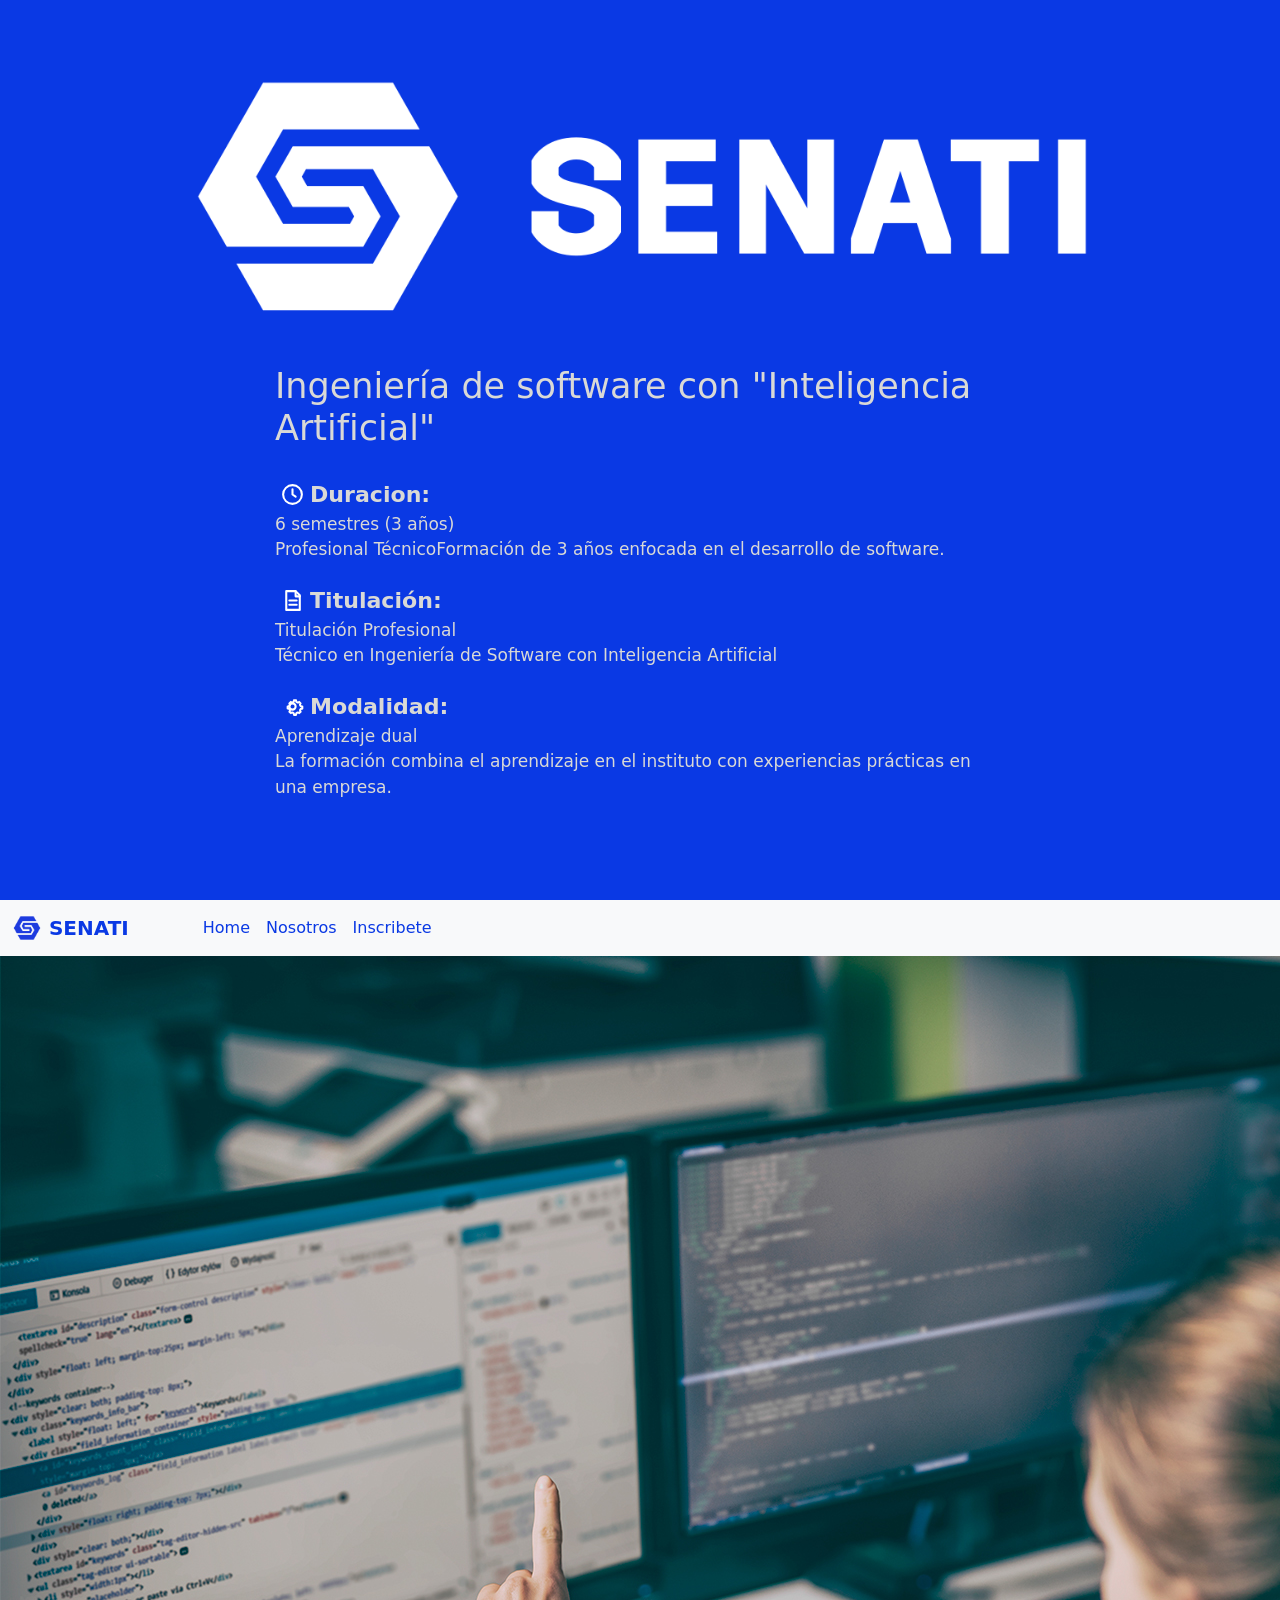
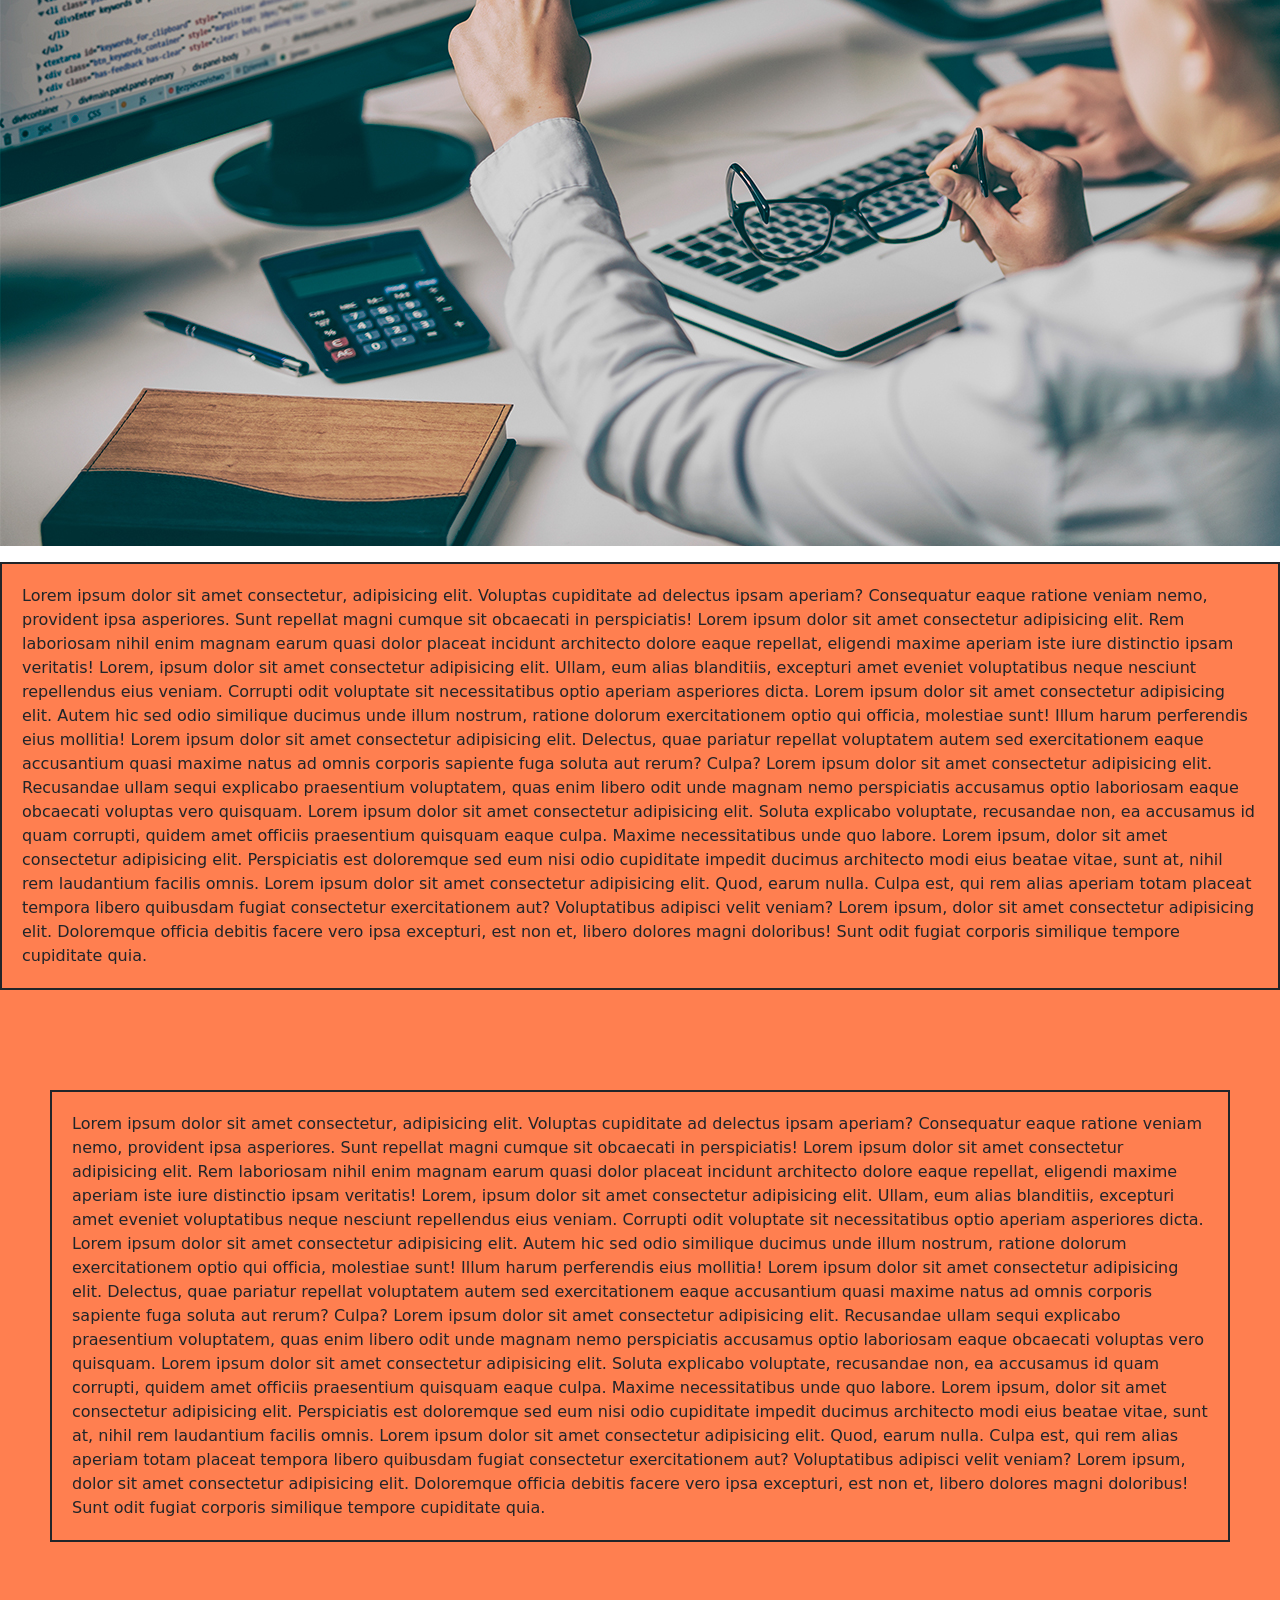
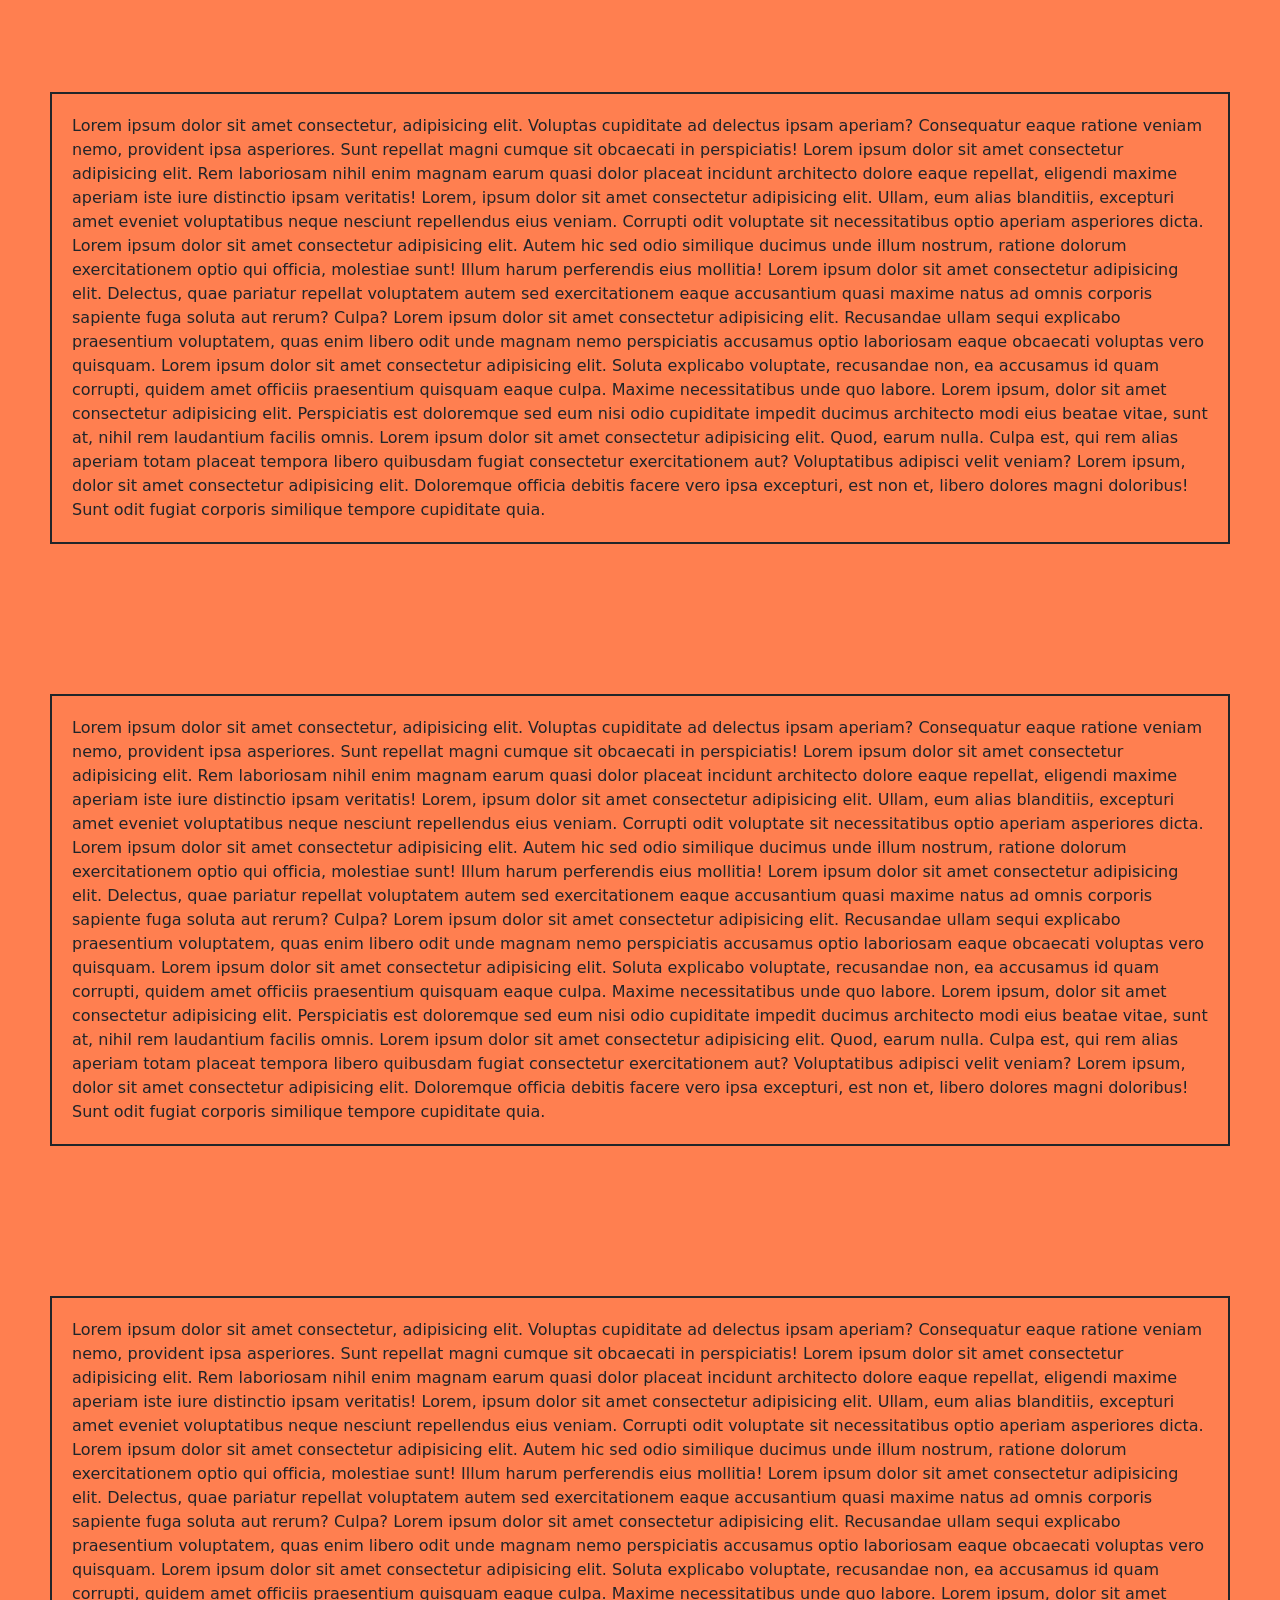
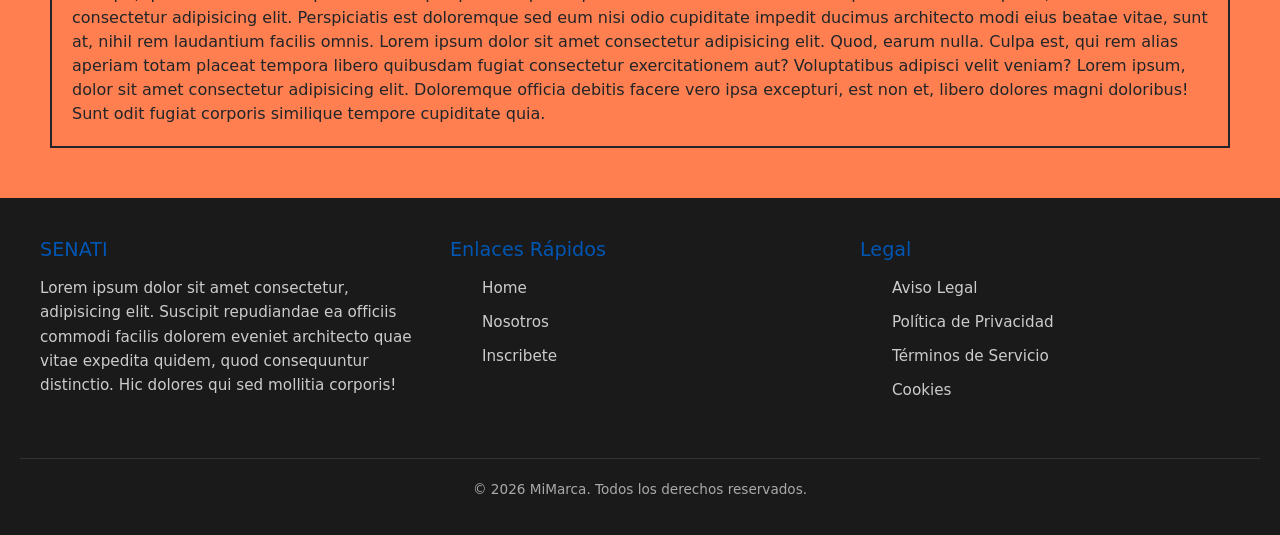
==== index.html @ 3636a33e "primer commint" ====
<!DOCTYPE html>
<html lang="es">

<head>
    <meta charset="UTF-8">
    <meta name="viewport" content="width=device-width, initial-scale=1.0">

    <link rel="stylesheet" href="css/style.css">

    <!-- LINK DE bootstrap -->
    <link href="https://cdn.jsdelivr.net/npm/bootstrap@5.3.8/dist/css/bootstrap.min.css" rel="stylesheet"
        integrity="sha384-sRIl4kxILFvY47J16cr9ZwB07vP4J8+LH7qKQnuqkuIAvNWLzeN8tE5YBujZqJLB" crossorigin="anonymous">
    <link rel="shortcut icon" href="img/icon.ico" type="image/vnd.microsoft.icon">
    <title>Senati - ing Software</title>
</head>

<body>
    <header class="box_header">
        <picture class="picture-header">
            <source class="img-cell-header" srcset="img/LOGO_cel.png" media="(max-width:500px)">
            <img class="img-header" src="/img/SENATI_logo_blanco.png" alt="logo senati">
        </picture>
        <div class="div-header">
            <h3 class="sub-header">
                Ingeniería de software con "Inteligencia Artificial"
            </h3>
            <div class="content-header">
                <div class="content-svg-span">
                    <img class="svg svg-reloj" src="/img/svg/reloj.svg" alt="reloj">
                    <span class="negrita">Duracion:</span>
                </div>
                6 semestres (3 años)<br>
                Profesional TécnicoFormación de 3 años enfocada en el desarrollo de software.
            </div>
            <div class="content-header">
                <div class="content-svg-span">
                    <img class="svg svg-titulo" src="img/svg/titulo.svg" alt="titulo">
                    <span class="negrita">Titulación:</span>
                </div>
                Titulación Profesional<br>
                Técnico en Ingeniería de Software con Inteligencia Artificial
            </div>
            <div class="content-header">
                <div class="content-svg-span">
                    <img class="svg svg-tuerca" src="img/svg/tuerca.svg" alt="tuerca">
                    <span class="negrita">Modalidad:</span>
                </div>
                Aprendizaje dual<br>
                La formación combina el aprendizaje en el instituto con experiencias prácticas en una empresa.
            </div>
        </div>
    </header>
    <!--Empezamos con el nav bar XD -->

    <nav class="navbar navbar-expand-lg bg-body-tertiary">
        <div class="container-fluid">
            <a class="navbar-brand" href="#">
                <img src="img/logo-azul.png" alt="Logo" width="30" height="24" class="d-inline-block align-text-top">
                SENATI
            </a>
            <button class="navbar-toggler" type="button" data-bs-toggle="collapse" data-bs-target="#navbarNavAltMarkup"
                aria-controls="navbarNavAltMarkup" aria-expanded="false" aria-label="Toggle navigation">
                <span class="navbar-toggler-icon"></span>
            </button>
            <div class="collapse navbar-collapse" id="navbarNavAltMarkup">
                <div class="navbar-nav">
                    <a class="nav-link active" aria-current="page" href="#">Home</a>
                    <a class="nav-link" href="#">Nosotros</a>
                    <a class="nav-link" >Inscribete</a>
                </div>
            </div>
        </div>
    </nav>
    <div class="box-main">
        <aside>
            <img src="/img/chicos_pc1800x1190.jpg" alt="jovenes en una pc">
            <p>
                
            </p>
        </aside>
        <main>

        </main>
    </div>
    <main class="box-main" style="background-color: coral; display: flex;gap: 50px; flex-direction: column;">
        <div style="border:2px solid;padding: 20px;">Lorem ipsum dolor sit amet consectetur, adipisicing elit. Voluptas
            cupiditate ad delectus ipsam aperiam? Consequatur eaque ratione veniam nemo, provident ipsa asperiores. Sunt
            repellat magni cumque sit obcaecati in perspiciatis! Lorem ipsum dolor sit amet consectetur adipisicing
            elit. Rem laboriosam nihil enim magnam earum quasi dolor placeat incidunt architecto dolore eaque repellat,
            eligendi maxime aperiam iste iure distinctio ipsam veritatis! Lorem, ipsum dolor sit amet consectetur
            adipisicing elit. Ullam, eum alias blanditiis, excepturi amet eveniet voluptatibus neque nesciunt
            repellendus eius veniam. Corrupti odit voluptate sit necessitatibus optio aperiam asperiores dicta. Lorem
            ipsum dolor sit amet consectetur adipisicing elit. Autem hic sed odio similique ducimus unde illum nostrum,
            ratione dolorum exercitationem optio qui officia, molestiae sunt! Illum harum perferendis eius mollitia!
            Lorem ipsum dolor sit amet consectetur adipisicing elit. Delectus, quae pariatur repellat voluptatem autem
            sed exercitationem eaque accusantium quasi maxime natus ad omnis corporis sapiente fuga soluta aut rerum?
            Culpa? Lorem ipsum dolor sit amet consectetur adipisicing elit. Recusandae ullam sequi explicabo praesentium
            voluptatem, quas enim libero odit unde magnam nemo perspiciatis accusamus optio laboriosam eaque obcaecati
            voluptas vero quisquam. Lorem ipsum dolor sit amet consectetur adipisicing elit. Soluta explicabo voluptate,
            recusandae non, ea accusamus id quam corrupti, quidem amet officiis praesentium quisquam eaque culpa. Maxime
            necessitatibus unde quo labore. Lorem ipsum, dolor sit amet consectetur adipisicing elit. Perspiciatis est
            doloremque sed eum nisi odio cupiditate impedit ducimus architecto modi eius beatae vitae, sunt at, nihil
            rem laudantium facilis omnis. Lorem ipsum dolor sit amet consectetur adipisicing elit. Quod, earum nulla.
            Culpa est, qui rem alias aperiam totam placeat tempora libero quibusdam fugiat consectetur exercitationem
            aut? Voluptatibus adipisci velit veniam? Lorem ipsum, dolor sit amet consectetur adipisicing elit.
            Doloremque officia debitis facere vero ipsa excepturi, est non et, libero dolores magni doloribus! Sunt odit
            fugiat corporis similique tempore cupiditate quia.</div>
        <div style="border:2px solid; margin: 50px;padding: 20px;">Lorem ipsum dolor sit amet consectetur, adipisicing
            elit. Voluptas cupiditate ad delectus ipsam aperiam? Consequatur eaque ratione veniam nemo, provident ipsa
            asperiores. Sunt repellat magni cumque sit obcaecati in perspiciatis! Lorem ipsum dolor sit amet consectetur
            adipisicing elit. Rem laboriosam nihil enim magnam earum quasi dolor placeat incidunt architecto dolore
            eaque repellat, eligendi maxime aperiam iste iure distinctio ipsam veritatis! Lorem, ipsum dolor sit amet
            consectetur adipisicing elit. Ullam, eum alias blanditiis, excepturi amet eveniet voluptatibus neque
            nesciunt repellendus eius veniam. Corrupti odit voluptate sit necessitatibus optio aperiam asperiores dicta.
            Lorem ipsum dolor sit amet consectetur adipisicing elit. Autem hic sed odio similique ducimus unde illum
            nostrum, ratione dolorum exercitationem optio qui officia, molestiae sunt! Illum harum perferendis eius
            mollitia! Lorem ipsum dolor sit amet consectetur adipisicing elit. Delectus, quae pariatur repellat
            voluptatem autem sed exercitationem eaque accusantium quasi maxime natus ad omnis corporis sapiente fuga
            soluta aut rerum? Culpa? Lorem ipsum dolor sit amet consectetur adipisicing elit. Recusandae ullam sequi
            explicabo praesentium voluptatem, quas enim libero odit unde magnam nemo perspiciatis accusamus optio
            laboriosam eaque obcaecati voluptas vero quisquam. Lorem ipsum dolor sit amet consectetur adipisicing elit.
            Soluta explicabo voluptate, recusandae non, ea accusamus id quam corrupti, quidem amet officiis praesentium
            quisquam eaque culpa. Maxime necessitatibus unde quo labore. Lorem ipsum, dolor sit amet consectetur
            adipisicing elit. Perspiciatis est doloremque sed eum nisi odio cupiditate impedit ducimus architecto modi
            eius beatae vitae, sunt at, nihil rem laudantium facilis omnis. Lorem ipsum dolor sit amet consectetur
            adipisicing elit. Quod, earum nulla. Culpa est, qui rem alias aperiam totam placeat tempora libero quibusdam
            fugiat consectetur exercitationem aut? Voluptatibus adipisci velit veniam? Lorem ipsum, dolor sit amet
            consectetur adipisicing elit. Doloremque officia debitis facere vero ipsa excepturi, est non et, libero
            dolores magni doloribus! Sunt odit fugiat corporis similique tempore cupiditate quia.</div>
        <div style="border:2px solid; margin: 50px;padding: 20px;">Lorem ipsum dolor sit amet consectetur, adipisicing
            elit. Voluptas cupiditate ad delectus ipsam aperiam? Consequatur eaque ratione veniam nemo, provident ipsa
            asperiores. Sunt repellat magni cumque sit obcaecati in perspiciatis! Lorem ipsum dolor sit amet consectetur
            adipisicing elit. Rem laboriosam nihil enim magnam earum quasi dolor placeat incidunt architecto dolore
            eaque repellat, eligendi maxime aperiam iste iure distinctio ipsam veritatis! Lorem, ipsum dolor sit amet
            consectetur adipisicing elit. Ullam, eum alias blanditiis, excepturi amet eveniet voluptatibus neque
            nesciunt repellendus eius veniam. Corrupti odit voluptate sit necessitatibus optio aperiam asperiores dicta.
            Lorem ipsum dolor sit amet consectetur adipisicing elit. Autem hic sed odio similique ducimus unde illum
            nostrum, ratione dolorum exercitationem optio qui officia, molestiae sunt! Illum harum perferendis eius
            mollitia! Lorem ipsum dolor sit amet consectetur adipisicing elit. Delectus, quae pariatur repellat
            voluptatem autem sed exercitationem eaque accusantium quasi maxime natus ad omnis corporis sapiente fuga
            soluta aut rerum? Culpa? Lorem ipsum dolor sit amet consectetur adipisicing elit. Recusandae ullam sequi
            explicabo praesentium voluptatem, quas enim libero odit unde magnam nemo perspiciatis accusamus optio
            laboriosam eaque obcaecati voluptas vero quisquam. Lorem ipsum dolor sit amet consectetur adipisicing elit.
            Soluta explicabo voluptate, recusandae non, ea accusamus id quam corrupti, quidem amet officiis praesentium
            quisquam eaque culpa. Maxime necessitatibus unde quo labore. Lorem ipsum, dolor sit amet consectetur
            adipisicing elit. Perspiciatis est doloremque sed eum nisi odio cupiditate impedit ducimus architecto modi
            eius beatae vitae, sunt at, nihil rem laudantium facilis omnis. Lorem ipsum dolor sit amet consectetur
            adipisicing elit. Quod, earum nulla. Culpa est, qui rem alias aperiam totam placeat tempora libero quibusdam
            fugiat consectetur exercitationem aut? Voluptatibus adipisci velit veniam? Lorem ipsum, dolor sit amet
            consectetur adipisicing elit. Doloremque officia debitis facere vero ipsa excepturi, est non et, libero
            dolores magni doloribus! Sunt odit fugiat corporis similique tempore cupiditate quia.</div>
        <div style="border:2px solid; margin: 50px;padding: 20px;">Lorem ipsum dolor sit amet consectetur, adipisicing
            elit. Voluptas cupiditate ad delectus ipsam aperiam? Consequatur eaque ratione veniam nemo, provident ipsa
            asperiores. Sunt repellat magni cumque sit obcaecati in perspiciatis! Lorem ipsum dolor sit amet consectetur
            adipisicing elit. Rem laboriosam nihil enim magnam earum quasi dolor placeat incidunt architecto dolore
            eaque repellat, eligendi maxime aperiam iste iure distinctio ipsam veritatis! Lorem, ipsum dolor sit amet
            consectetur adipisicing elit. Ullam, eum alias blanditiis, excepturi amet eveniet voluptatibus neque
            nesciunt repellendus eius veniam. Corrupti odit voluptate sit necessitatibus optio aperiam asperiores dicta.
            Lorem ipsum dolor sit amet consectetur adipisicing elit. Autem hic sed odio similique ducimus unde illum
            nostrum, ratione dolorum exercitationem optio qui officia, molestiae sunt! Illum harum perferendis eius
            mollitia! Lorem ipsum dolor sit amet consectetur adipisicing elit. Delectus, quae pariatur repellat
            voluptatem autem sed exercitationem eaque accusantium quasi maxime natus ad omnis corporis sapiente fuga
            soluta aut rerum? Culpa? Lorem ipsum dolor sit amet consectetur adipisicing elit. Recusandae ullam sequi
            explicabo praesentium voluptatem, quas enim libero odit unde magnam nemo perspiciatis accusamus optio
            laboriosam eaque obcaecati voluptas vero quisquam. Lorem ipsum dolor sit amet consectetur adipisicing elit.
            Soluta explicabo voluptate, recusandae non, ea accusamus id quam corrupti, quidem amet officiis praesentium
            quisquam eaque culpa. Maxime necessitatibus unde quo labore. Lorem ipsum, dolor sit amet consectetur
            adipisicing elit. Perspiciatis est doloremque sed eum nisi odio cupiditate impedit ducimus architecto modi
            eius beatae vitae, sunt at, nihil rem laudantium facilis omnis. Lorem ipsum dolor sit amet consectetur
            adipisicing elit. Quod, earum nulla. Culpa est, qui rem alias aperiam totam placeat tempora libero quibusdam
            fugiat consectetur exercitationem aut? Voluptatibus adipisci velit veniam? Lorem ipsum, dolor sit amet
            consectetur adipisicing elit. Doloremque officia debitis facere vero ipsa excepturi, est non et, libero
            dolores magni doloribus! Sunt odit fugiat corporis similique tempore cupiditate quia.</div>
        <div style="border:2px solid; margin: 50px;padding: 20px;">Lorem ipsum dolor sit amet consectetur, adipisicing
            elit. Voluptas cupiditate ad delectus ipsam aperiam? Consequatur eaque ratione veniam nemo, provident ipsa
            asperiores. Sunt repellat magni cumque sit obcaecati in perspiciatis! Lorem ipsum dolor sit amet consectetur
            adipisicing elit. Rem laboriosam nihil enim magnam earum quasi dolor placeat incidunt architecto dolore
            eaque repellat, eligendi maxime aperiam iste iure distinctio ipsam veritatis! Lorem, ipsum dolor sit amet
            consectetur adipisicing elit. Ullam, eum alias blanditiis, excepturi amet eveniet voluptatibus neque
            nesciunt repellendus eius veniam. Corrupti odit voluptate sit necessitatibus optio aperiam asperiores dicta.
            Lorem ipsum dolor sit amet consectetur adipisicing elit. Autem hic sed odio similique ducimus unde illum
            nostrum, ratione dolorum exercitationem optio qui officia, molestiae sunt! Illum harum perferendis eius
            mollitia! Lorem ipsum dolor sit amet consectetur adipisicing elit. Delectus, quae pariatur repellat
            voluptatem autem sed exercitationem eaque accusantium quasi maxime natus ad omnis corporis sapiente fuga
            soluta aut rerum? Culpa? Lorem ipsum dolor sit amet consectetur adipisicing elit. Recusandae ullam sequi
            explicabo praesentium voluptatem, quas enim libero odit unde magnam nemo perspiciatis accusamus optio
            laboriosam eaque obcaecati voluptas vero quisquam. Lorem ipsum dolor sit amet consectetur adipisicing elit.
            Soluta explicabo voluptate, recusandae non, ea accusamus id quam corrupti, quidem amet officiis praesentium
            quisquam eaque culpa. Maxime necessitatibus unde quo labore. Lorem ipsum, dolor sit amet consectetur
            adipisicing elit. Perspiciatis est doloremque sed eum nisi odio cupiditate impedit ducimus architecto modi
            eius beatae vitae, sunt at, nihil rem laudantium facilis omnis. Lorem ipsum dolor sit amet consectetur
            adipisicing elit. Quod, earum nulla. Culpa est, qui rem alias aperiam totam placeat tempora libero quibusdam
            fugiat consectetur exercitationem aut? Voluptatibus adipisci velit veniam? Lorem ipsum, dolor sit amet
            consectetur adipisicing elit. Doloremque officia debitis facere vero ipsa excepturi, est non et, libero
            dolores magni doloribus! Sunt odit fugiat corporis similique tempore cupiditate quia.</div>

    </main>
    <footer class="footer">
        <div class="footer-container">
            <div class="footer-column">
                <h3>SENATI</h3>
                <p>Lorem ipsum dolor sit amet consectetur, adipisicing elit. Suscipit repudiandae ea officiis commodi
                    facilis dolorem eveniet architecto quae vitae expedita quidem, quod consequuntur distinctio. Hic
                    dolores qui sed mollitia corporis!</p>
            </div>
            <div class="footer-column">
                <h3>Enlaces Rápidos</h3>
                <ul>
                    <li><a href="#">Home</a></li>
                    <li><a href="#">Nosotros</a></li>
                    <li><a href="#">Inscribete</a></li>
                </ul>
            </div>
            <div class="footer-column">
                <h3>Legal</h3>
                <ul>
                    <li><a href="#">Aviso Legal</a></li>
                    <li><a href="#">Política de Privacidad</a></li>
                    <li><a href="#">Términos de Servicio</a></li>
                    <li><a href="#">Cookies</a></li>
                </ul>
            </div>

        </div>
        <div class="footer-bottom">
            <p>&copy; 2026 MiMarca. Todos los derechos reservados.</p>
        </div>
    </footer>
    <script src="https://cdn.jsdelivr.net/npm/bootstrap@5.3.8/dist/js/bootstrap.bundle.min.js"
        integrity="sha384-FKyoEForCGlyvwx9Hj09JcYn3nv7wiPVlz7YYwJrWVcXK/BmnVDxM+D2scQbITxI" crossorigin="anonymous">
        </script>
</body>

</html>
---- css/style.css ----
:root {
    font-family: 'Courier New', Courier, monospace;
    /*variables para los colores XDDDDD*/
    --color-azul: #0A39E4;
    --color-celes: #75EBFF;
    --color-negro: #000;
    --color-blanco: #D9D9D6;
}

* {
    margin: 0;
    padding: 0;
}

.box_header {
    width: 100%;
    height: 100vh;
    background-color: var(--color-azul);
    color: var(--color-blanco);
    display: flex;
    flex-direction: column;
    justify-content: center;
    align-items: center;
    gap: 30px;
}

.picture-header {
    width: 70%;
}

.img-header {
    width: 100%;
}

.div-header {
    padding: 20px;
    min-width: 350px;
    max-width: 770px;
    display: flex;
    flex-direction: column;
    gap: 20px;
}

.sub-header {
    font-size: 35px;
}

.content-header {
    font-size: 17px;
}

.content-svg-span {
    display: flex;
    align-items: center;
}

.svg {
    width: 25px;
    margin: 5px;
}

.negrita {
    font-weight: bolder;
    font-size: 1.380rem;
}

.bg-body-tertiary {
    background-color: var(--color-negro) !important;
}

.navbar {
    position: sticky !important;
    top: 0;
}

.container-fluid {
    display: flex !important;
    align-items: center;
    justify-content: center !important;
    gap: 50px !important;
}

.navbar-brand {
    font-weight: bolder;
    color: var(--color-azul) !important;
}

.navbar-brand>img {
    object-fit: cover;
    object-position: center;

}

.nav-link {
    color: var(--color-azul) !important;
}

.footer {
    background-color: #1a1a1a;
    color: #ffffff;
    padding: 40px 20px 20px;
}

.footer-container {
    max-width: 1200px;
    margin: 0 auto;
    display: flex;
    flex-wrap: wrap;
    justify-content: space-between;
    gap: 30px;
}

.footer-column {
    flex: 1;
    min-width: 250px;
}

.footer-column h3 {
    font-size: 1.2rem;
    margin-bottom: 15px;
    color: #0056B3;
}

.footer-column p {
    font-size: 0.95rem;
    line-height: 1.6;
    color: #ccc;
}

.footer-column ul {
    list-style: none;
}

.footer-column ul li {
    margin-bottom: 10px;
}

.footer-column ul li a {
    color: #ccc;
    text-decoration: none;
    font-size: 0.95rem;
    transition: color 0.3s ease;
}

.footer-column ul li a:hover {
    color: #0056B3;
}

.footer-bottom {
    text-align: center;
    margin-top: 40px;
    padding-top: 20px;
    border-top: 1px solid #333;
    font-size: 0.85rem;
    color: #aaa;
}


@media screen and (max-width:800px) {
    .div-header {
        font-size: 1.0375rem;
    }

    .sub-header {
        font-size: 28px;
    }

    .content-header {
        font-size: 14px;
    }
}

@media screen and (max-width:500px) {
    .div-header {
        font-size: 17px;
        margin: 10px;
    }

    .sub-header {
        font-size: 24px;
    }

    .content-header {
        font-size: 14px;
    }

    .img-header {
        height: 365px;
        object-fit: cover;
        object-position: center;
    }

    .footer-container {
        flex-direction: column;
        text-align: center;
    }
}
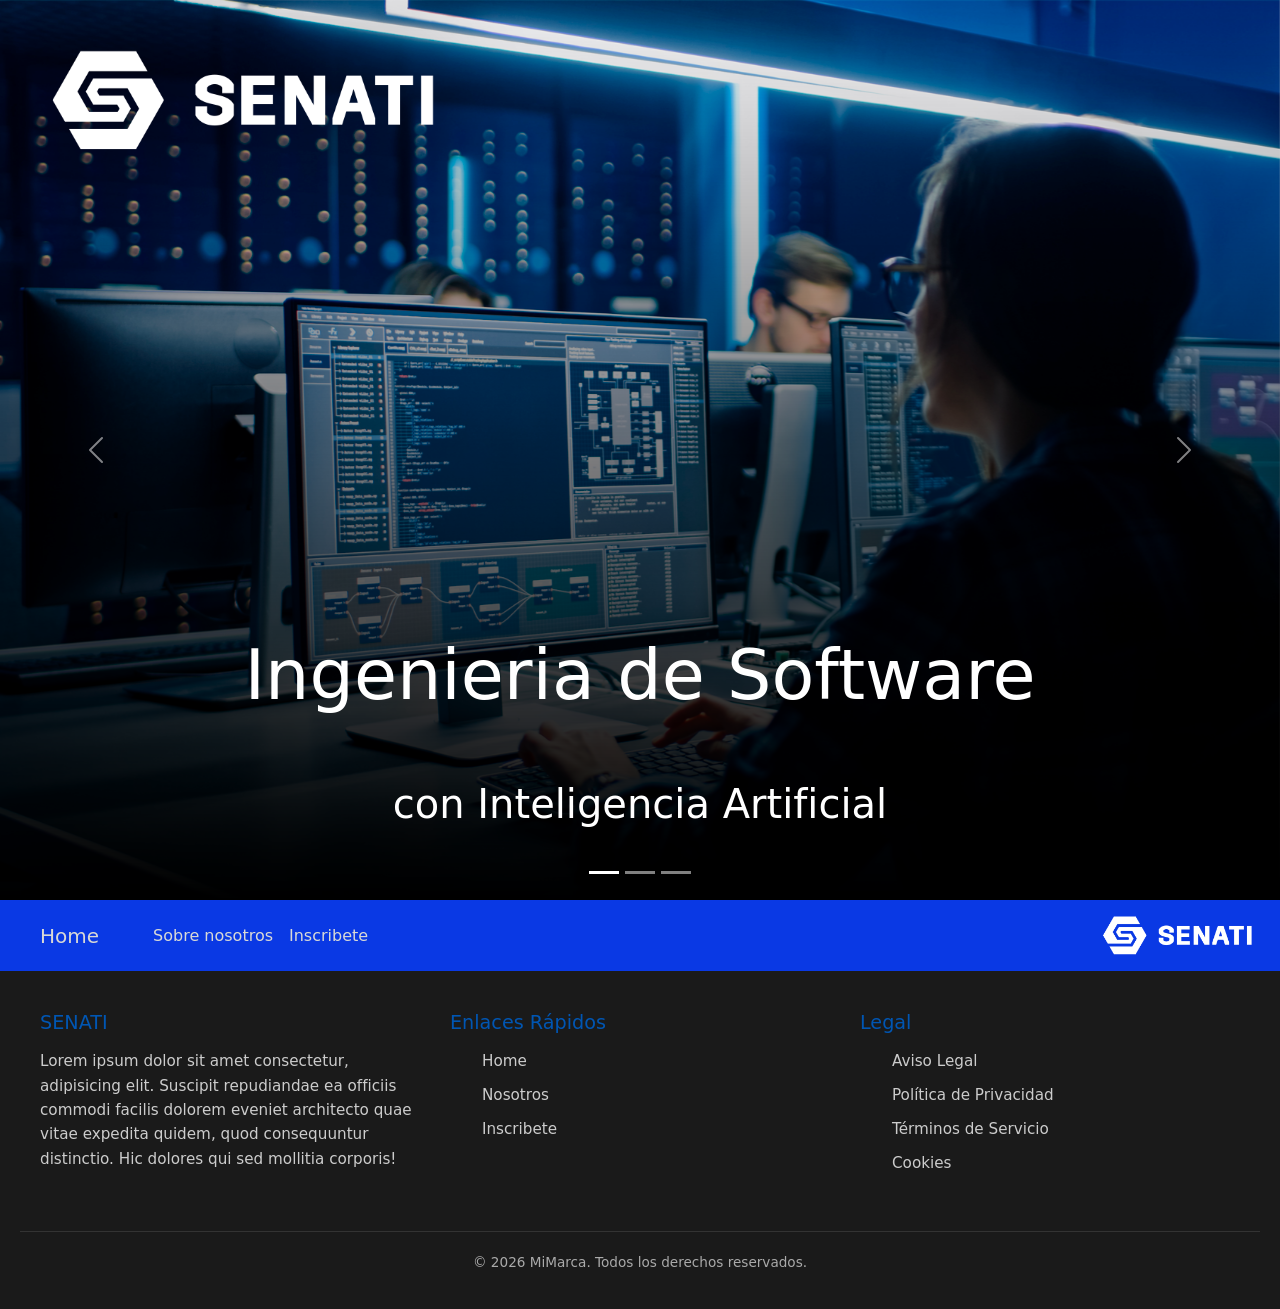
==== commit ed909171: "2 commint" ====
--- a/index.html
+++ b/index.html
@@ -15,185 +15,91 @@
 </head>
 
 <body>
-    <header class="box_header">
-        <picture class="picture-header">
-            <source class="img-cell-header" srcset="img/LOGO_cel.png" media="(max-width:500px)">
-            <img class="img-header" src="/img/SENATI_logo_blanco.png" alt="logo senati">
-        </picture>
-        <div class="div-header">
-            <h3 class="sub-header">
-                Ingeniería de software con "Inteligencia Artificial"
-            </h3>
-            <div class="content-header">
-                <div class="content-svg-span">
-                    <img class="svg svg-reloj" src="/img/svg/reloj.svg" alt="reloj">
-                    <span class="negrita">Duracion:</span>
+    <header class="header" id="head11">
+        <div id="carouselExampleCaptions" class="carousel slide">
+            <div class="carousel-indicators">
+                <button type="button" data-bs-target="#carouselExampleCaptions" data-bs-slide-to="0" class="active"
+                    aria-current="true" aria-label="Slide 1"></button>
+                <button type="button" data-bs-target="#carouselExampleCaptions" data-bs-slide-to="1"
+                    aria-label="Slide 2"></button>
+                <button type="button" data-bs-target="#carouselExampleCaptions" data-bs-slide-to="2"
+                    aria-label="Slide 3"></button>
+            </div>
+            <div class="carousel-inner">
+                <picture>
+                    <source class="logo-header" srcset="/img/LOGO_cel.png" media="(max-width:750px)"
+                        style="width: 20%; position: absolute; left: 0; top: 0; z-index: 10;">
+                    <img class="logo-header" src="/img/SENATI_logo_blanco.png" alt="logo senati"
+                        style="width: 30%; position: absolute; left: 0; top: 0; z-index: 10;">
+                </picture>
+                <div class="carousel-item active">
+                    <img src="/img/chica_pc_1800x1190.png" class="d-block w-100 img-csrousel-header" alt="chica pc">
+                    <div class="carousel-caption">
+                        <h5>Ingenieria de Software</h5>
+                        <br>
+                        <p>con Inteligencia Artificial</p>
+                    </div>
                 </div>
-                6 semestres (3 años)<br>
-                Profesional TécnicoFormación de 3 años enfocada en el desarrollo de software.
+                <div class="carousel-item">
+                    <img src="/img/chicos_pc1800x1190.jpg" class="d-block w-100 img-csrousel-header" alt="chicos pc">
+                    <div class="carousel-caption">
+                        <h5>Termina tu carrera en 3 años.</h5>
+                        <br>
+                        <p>6 semestres(3 años) - Profesional Técnico</p>
+                    </div>
+                </div>
+                <div class="carousel-item">
+                    <img src="/img/tony_senati_1800x1190.jpg" class="d-block w-100 img-csrousel-header" alt="tony pc">
+                    <div class="carousel-caption">
+                        <h5>Aprendizaje dua.l</h5>
+                        <br>
+                        <p>Posibilidad de aprender en una empresa y el instituto.</p>
+                    </div>
+                </div>
             </div>
-            <div class="content-header">
-                <div class="content-svg-span">
-                    <img class="svg svg-titulo" src="img/svg/titulo.svg" alt="titulo">
-                    <span class="negrita">Titulación:</span>
-                </div>
-                Titulación Profesional<br>
-                Técnico en Ingeniería de Software con Inteligencia Artificial
-            </div>
-            <div class="content-header">
-                <div class="content-svg-span">
-                    <img class="svg svg-tuerca" src="img/svg/tuerca.svg" alt="tuerca">
-                    <span class="negrita">Modalidad:</span>
-                </div>
-                Aprendizaje dual<br>
-                La formación combina el aprendizaje en el instituto con experiencias prácticas en una empresa.
-            </div>
+            <button class="carousel-control-prev" type="button" data-bs-target="#carouselExampleCaptions"
+                data-bs-slide="prev">
+                <span class="carousel-control-prev-icon" aria-hidden="true"></span>
+                <span class="visually-hidden">Previous</span>
+            </button>
+            <button class="carousel-control-next" type="button" data-bs-target="#carouselExampleCaptions"
+                data-bs-slide="next">
+                <span class="carousel-control-next-icon" aria-hidden="true"></span>
+                <span class="visually-hidden">Next</span>
+            </button>
         </div>
     </header>
-    <!--Empezamos con el nav bar XD -->
-
-    <nav class="navbar navbar-expand-lg bg-body-tertiary">
+    <nav class="navbar navbar-expand-lg">
         <div class="container-fluid">
-            <a class="navbar-brand" href="#">
-                <img src="img/logo-azul.png" alt="Logo" width="30" height="24" class="d-inline-block align-text-top">
-                SENATI
-            </a>
-            <button class="navbar-toggler" type="button" data-bs-toggle="collapse" data-bs-target="#navbarNavAltMarkup"
-                aria-controls="navbarNavAltMarkup" aria-expanded="false" aria-label="Toggle navigation">
-                <span class="navbar-toggler-icon"></span>
+            <a class="navbar-brand" href="#head11">Home</a>
+            <button class="navbar-toggler" type="button" data-bs-toggle="collapse" data-bs-target="#navbarText"
+                aria-controls="navbarText" aria-expanded="false" aria-label="Toggle navigation" style="border-color:  white;">
+                <span class="navbar-toggler-icon" style="color: white;"></span>
             </button>
-            <div class="collapse navbar-collapse" id="navbarNavAltMarkup">
-                <div class="navbar-nav">
-                    <a class="nav-link active" aria-current="page" href="#">Home</a>
-                    <a class="nav-link" href="#">Nosotros</a>
-                    <a class="nav-link" >Inscribete</a>
-                </div>
+            <div class="collapse navbar-collapse" id="navbarText">
+                <ul class="navbar-nav me-auto mb-2 mb-lg-0">
+                    <li class="nav-item">
+                        <a class="nav-link" href="#m11">Sobre nosotros</a>
+                    </li>
+                    <li class="nav-item">
+                        <a class="nav-link" href="#">Inscribete</a>
+                    </li>
+                </ul>
+                <span class="navbar-text d-none d-md-block">
+                    <a class="navbar-brand logo-head" href="#head11">
+                        <img src="/img/SENATI_logo_blanco.png" alt="Bootstrap" width="150">
+                    </a>
+                </span>
             </div>
         </div>
     </nav>
-    <div class="box-main">
-        <aside>
-            <img src="/img/chicos_pc1800x1190.jpg" alt="jovenes en una pc">
-            <p>
-                
-            </p>
+    <main class="main" id="m11">
+        <aside class="aside">
+
         </aside>
-        <main>
+        <div class="box">
 
-        </main>
-    </div>
-    <main class="box-main" style="background-color: coral; display: flex;gap: 50px; flex-direction: column;">
-        <div style="border:2px solid;padding: 20px;">Lorem ipsum dolor sit amet consectetur, adipisicing elit. Voluptas
-            cupiditate ad delectus ipsam aperiam? Consequatur eaque ratione veniam nemo, provident ipsa asperiores. Sunt
-            repellat magni cumque sit obcaecati in perspiciatis! Lorem ipsum dolor sit amet consectetur adipisicing
-            elit. Rem laboriosam nihil enim magnam earum quasi dolor placeat incidunt architecto dolore eaque repellat,
-            eligendi maxime aperiam iste iure distinctio ipsam veritatis! Lorem, ipsum dolor sit amet consectetur
-            adipisicing elit. Ullam, eum alias blanditiis, excepturi amet eveniet voluptatibus neque nesciunt
-            repellendus eius veniam. Corrupti odit voluptate sit necessitatibus optio aperiam asperiores dicta. Lorem
-            ipsum dolor sit amet consectetur adipisicing elit. Autem hic sed odio similique ducimus unde illum nostrum,
-            ratione dolorum exercitationem optio qui officia, molestiae sunt! Illum harum perferendis eius mollitia!
-            Lorem ipsum dolor sit amet consectetur adipisicing elit. Delectus, quae pariatur repellat voluptatem autem
-            sed exercitationem eaque accusantium quasi maxime natus ad omnis corporis sapiente fuga soluta aut rerum?
-            Culpa? Lorem ipsum dolor sit amet consectetur adipisicing elit. Recusandae ullam sequi explicabo praesentium
-            voluptatem, quas enim libero odit unde magnam nemo perspiciatis accusamus optio laboriosam eaque obcaecati
-            voluptas vero quisquam. Lorem ipsum dolor sit amet consectetur adipisicing elit. Soluta explicabo voluptate,
-            recusandae non, ea accusamus id quam corrupti, quidem amet officiis praesentium quisquam eaque culpa. Maxime
-            necessitatibus unde quo labore. Lorem ipsum, dolor sit amet consectetur adipisicing elit. Perspiciatis est
-            doloremque sed eum nisi odio cupiditate impedit ducimus architecto modi eius beatae vitae, sunt at, nihil
-            rem laudantium facilis omnis. Lorem ipsum dolor sit amet consectetur adipisicing elit. Quod, earum nulla.
-            Culpa est, qui rem alias aperiam totam placeat tempora libero quibusdam fugiat consectetur exercitationem
-            aut? Voluptatibus adipisci velit veniam? Lorem ipsum, dolor sit amet consectetur adipisicing elit.
-            Doloremque officia debitis facere vero ipsa excepturi, est non et, libero dolores magni doloribus! Sunt odit
-            fugiat corporis similique tempore cupiditate quia.</div>
-        <div style="border:2px solid; margin: 50px;padding: 20px;">Lorem ipsum dolor sit amet consectetur, adipisicing
-            elit. Voluptas cupiditate ad delectus ipsam aperiam? Consequatur eaque ratione veniam nemo, provident ipsa
-            asperiores. Sunt repellat magni cumque sit obcaecati in perspiciatis! Lorem ipsum dolor sit amet consectetur
-            adipisicing elit. Rem laboriosam nihil enim magnam earum quasi dolor placeat incidunt architecto dolore
-            eaque repellat, eligendi maxime aperiam iste iure distinctio ipsam veritatis! Lorem, ipsum dolor sit amet
-            consectetur adipisicing elit. Ullam, eum alias blanditiis, excepturi amet eveniet voluptatibus neque
-            nesciunt repellendus eius veniam. Corrupti odit voluptate sit necessitatibus optio aperiam asperiores dicta.
-            Lorem ipsum dolor sit amet consectetur adipisicing elit. Autem hic sed odio similique ducimus unde illum
-            nostrum, ratione dolorum exercitationem optio qui officia, molestiae sunt! Illum harum perferendis eius
-            mollitia! Lorem ipsum dolor sit amet consectetur adipisicing elit. Delectus, quae pariatur repellat
-            voluptatem autem sed exercitationem eaque accusantium quasi maxime natus ad omnis corporis sapiente fuga
-            soluta aut rerum? Culpa? Lorem ipsum dolor sit amet consectetur adipisicing elit. Recusandae ullam sequi
-            explicabo praesentium voluptatem, quas enim libero odit unde magnam nemo perspiciatis accusamus optio
-            laboriosam eaque obcaecati voluptas vero quisquam. Lorem ipsum dolor sit amet consectetur adipisicing elit.
-            Soluta explicabo voluptate, recusandae non, ea accusamus id quam corrupti, quidem amet officiis praesentium
-            quisquam eaque culpa. Maxime necessitatibus unde quo labore. Lorem ipsum, dolor sit amet consectetur
-            adipisicing elit. Perspiciatis est doloremque sed eum nisi odio cupiditate impedit ducimus architecto modi
-            eius beatae vitae, sunt at, nihil rem laudantium facilis omnis. Lorem ipsum dolor sit amet consectetur
-            adipisicing elit. Quod, earum nulla. Culpa est, qui rem alias aperiam totam placeat tempora libero quibusdam
-            fugiat consectetur exercitationem aut? Voluptatibus adipisci velit veniam? Lorem ipsum, dolor sit amet
-            consectetur adipisicing elit. Doloremque officia debitis facere vero ipsa excepturi, est non et, libero
-            dolores magni doloribus! Sunt odit fugiat corporis similique tempore cupiditate quia.</div>
-        <div style="border:2px solid; margin: 50px;padding: 20px;">Lorem ipsum dolor sit amet consectetur, adipisicing
-            elit. Voluptas cupiditate ad delectus ipsam aperiam? Consequatur eaque ratione veniam nemo, provident ipsa
-            asperiores. Sunt repellat magni cumque sit obcaecati in perspiciatis! Lorem ipsum dolor sit amet consectetur
-            adipisicing elit. Rem laboriosam nihil enim magnam earum quasi dolor placeat incidunt architecto dolore
-            eaque repellat, eligendi maxime aperiam iste iure distinctio ipsam veritatis! Lorem, ipsum dolor sit amet
-            consectetur adipisicing elit. Ullam, eum alias blanditiis, excepturi amet eveniet voluptatibus neque
-            nesciunt repellendus eius veniam. Corrupti odit voluptate sit necessitatibus optio aperiam asperiores dicta.
-            Lorem ipsum dolor sit amet consectetur adipisicing elit. Autem hic sed odio similique ducimus unde illum
-            nostrum, ratione dolorum exercitationem optio qui officia, molestiae sunt! Illum harum perferendis eius
-            mollitia! Lorem ipsum dolor sit amet consectetur adipisicing elit. Delectus, quae pariatur repellat
-            voluptatem autem sed exercitationem eaque accusantium quasi maxime natus ad omnis corporis sapiente fuga
-            soluta aut rerum? Culpa? Lorem ipsum dolor sit amet consectetur adipisicing elit. Recusandae ullam sequi
-            explicabo praesentium voluptatem, quas enim libero odit unde magnam nemo perspiciatis accusamus optio
-            laboriosam eaque obcaecati voluptas vero quisquam. Lorem ipsum dolor sit amet consectetur adipisicing elit.
-            Soluta explicabo voluptate, recusandae non, ea accusamus id quam corrupti, quidem amet officiis praesentium
-            quisquam eaque culpa. Maxime necessitatibus unde quo labore. Lorem ipsum, dolor sit amet consectetur
-            adipisicing elit. Perspiciatis est doloremque sed eum nisi odio cupiditate impedit ducimus architecto modi
-            eius beatae vitae, sunt at, nihil rem laudantium facilis omnis. Lorem ipsum dolor sit amet consectetur
-            adipisicing elit. Quod, earum nulla. Culpa est, qui rem alias aperiam totam placeat tempora libero quibusdam
-            fugiat consectetur exercitationem aut? Voluptatibus adipisci velit veniam? Lorem ipsum, dolor sit amet
-            consectetur adipisicing elit. Doloremque officia debitis facere vero ipsa excepturi, est non et, libero
-            dolores magni doloribus! Sunt odit fugiat corporis similique tempore cupiditate quia.</div>
-        <div style="border:2px solid; margin: 50px;padding: 20px;">Lorem ipsum dolor sit amet consectetur, adipisicing
-            elit. Voluptas cupiditate ad delectus ipsam aperiam? Consequatur eaque ratione veniam nemo, provident ipsa
-            asperiores. Sunt repellat magni cumque sit obcaecati in perspiciatis! Lorem ipsum dolor sit amet consectetur
-            adipisicing elit. Rem laboriosam nihil enim magnam earum quasi dolor placeat incidunt architecto dolore
-            eaque repellat, eligendi maxime aperiam iste iure distinctio ipsam veritatis! Lorem, ipsum dolor sit amet
-            consectetur adipisicing elit. Ullam, eum alias blanditiis, excepturi amet eveniet voluptatibus neque
-            nesciunt repellendus eius veniam. Corrupti odit voluptate sit necessitatibus optio aperiam asperiores dicta.
-            Lorem ipsum dolor sit amet consectetur adipisicing elit. Autem hic sed odio similique ducimus unde illum
-            nostrum, ratione dolorum exercitationem optio qui officia, molestiae sunt! Illum harum perferendis eius
-            mollitia! Lorem ipsum dolor sit amet consectetur adipisicing elit. Delectus, quae pariatur repellat
-            voluptatem autem sed exercitationem eaque accusantium quasi maxime natus ad omnis corporis sapiente fuga
-            soluta aut rerum? Culpa? Lorem ipsum dolor sit amet consectetur adipisicing elit. Recusandae ullam sequi
-            explicabo praesentium voluptatem, quas enim libero odit unde magnam nemo perspiciatis accusamus optio
-            laboriosam eaque obcaecati voluptas vero quisquam. Lorem ipsum dolor sit amet consectetur adipisicing elit.
-            Soluta explicabo voluptate, recusandae non, ea accusamus id quam corrupti, quidem amet officiis praesentium
-            quisquam eaque culpa. Maxime necessitatibus unde quo labore. Lorem ipsum, dolor sit amet consectetur
-            adipisicing elit. Perspiciatis est doloremque sed eum nisi odio cupiditate impedit ducimus architecto modi
-            eius beatae vitae, sunt at, nihil rem laudantium facilis omnis. Lorem ipsum dolor sit amet consectetur
-            adipisicing elit. Quod, earum nulla. Culpa est, qui rem alias aperiam totam placeat tempora libero quibusdam
-            fugiat consectetur exercitationem aut? Voluptatibus adipisci velit veniam? Lorem ipsum, dolor sit amet
-            consectetur adipisicing elit. Doloremque officia debitis facere vero ipsa excepturi, est non et, libero
-            dolores magni doloribus! Sunt odit fugiat corporis similique tempore cupiditate quia.</div>
-        <div style="border:2px solid; margin: 50px;padding: 20px;">Lorem ipsum dolor sit amet consectetur, adipisicing
-            elit. Voluptas cupiditate ad delectus ipsam aperiam? Consequatur eaque ratione veniam nemo, provident ipsa
-            asperiores. Sunt repellat magni cumque sit obcaecati in perspiciatis! Lorem ipsum dolor sit amet consectetur
-            adipisicing elit. Rem laboriosam nihil enim magnam earum quasi dolor placeat incidunt architecto dolore
-            eaque repellat, eligendi maxime aperiam iste iure distinctio ipsam veritatis! Lorem, ipsum dolor sit amet
-            consectetur adipisicing elit. Ullam, eum alias blanditiis, excepturi amet eveniet voluptatibus neque
-            nesciunt repellendus eius veniam. Corrupti odit voluptate sit necessitatibus optio aperiam asperiores dicta.
-            Lorem ipsum dolor sit amet consectetur adipisicing elit. Autem hic sed odio similique ducimus unde illum
-            nostrum, ratione dolorum exercitationem optio qui officia, molestiae sunt! Illum harum perferendis eius
-            mollitia! Lorem ipsum dolor sit amet consectetur adipisicing elit. Delectus, quae pariatur repellat
-            voluptatem autem sed exercitationem eaque accusantium quasi maxime natus ad omnis corporis sapiente fuga
-            soluta aut rerum? Culpa? Lorem ipsum dolor sit amet consectetur adipisicing elit. Recusandae ullam sequi
-            explicabo praesentium voluptatem, quas enim libero odit unde magnam nemo perspiciatis accusamus optio
-            laboriosam eaque obcaecati voluptas vero quisquam. Lorem ipsum dolor sit amet consectetur adipisicing elit.
-            Soluta explicabo voluptate, recusandae non, ea accusamus id quam corrupti, quidem amet officiis praesentium
-            quisquam eaque culpa. Maxime necessitatibus unde quo labore. Lorem ipsum, dolor sit amet consectetur
-            adipisicing elit. Perspiciatis est doloremque sed eum nisi odio cupiditate impedit ducimus architecto modi
-            eius beatae vitae, sunt at, nihil rem laudantium facilis omnis. Lorem ipsum dolor sit amet consectetur
-            adipisicing elit. Quod, earum nulla. Culpa est, qui rem alias aperiam totam placeat tempora libero quibusdam
-            fugiat consectetur exercitationem aut? Voluptatibus adipisci velit veniam? Lorem ipsum, dolor sit amet
-            consectetur adipisicing elit. Doloremque officia debitis facere vero ipsa excepturi, est non et, libero
-            dolores magni doloribus! Sunt odit fugiat corporis similique tempore cupiditate quia.</div>
-
+        </div>
     </main>
     <footer class="footer">
         <div class="footer-container">
--- a/css/style.css
+++ b/css/style.css
@@ -12,87 +12,82 @@
     padding: 0;
 }
 
-.box_header {
+.carousel-inner::after {
+    content: "";
+    position: absolute;
+    top: 0;
+    left: 0;
     width: 100%;
-    height: 100vh;
-    background-color: var(--color-azul);
-    color: var(--color-blanco);
-    display: flex;
-    flex-direction: column;
-    justify-content: center;
-    align-items: center;
-    gap: 30px;
+    height: 100%;
+    /* Aquí aplicamos tu degradado corregido con las comas */
+    background-image: linear-gradient(#00000000, #000000);
+
+    /* Evita que esta capa interfiera si el usuario hace clic o hover en la imagen */
+    pointer-events: none;
 }
 
-.picture-header {
-    width: 70%;
+.img-csrousel-header {
+    height: 100vh;
+    object-fit: cover;
+    object-position: center;
+    background-image: linear-gradient(#00000000 #000);
 }
 
-.img-header {
-    width: 100%;
+.logo-header {
+    margin: 50px;
+    filter: drop-shadow(0 0 60px #000);
 }
 
-.div-header {
-    padding: 20px;
-    min-width: 350px;
-    max-width: 770px;
-    display: flex;
-    flex-direction: column;
-    gap: 20px;
+.carousel-caption>h5 {
+    font-size: 70px;
+    position: relative;
+    padding: 15px;
+    z-index: 1;
 }
 
-.sub-header {
-    font-size: 35px;
+.carousel-caption>p {
+    font-size: 40px;
+    padding: 10px;
+    position: relative;
+    z-index: 1;
 }
 
-.content-header {
-    font-size: 17px;
+.navbar{
+    background-color: var(--color-azul);
 }
 
-.content-svg-span {
-    display: flex;
+.navbar-toggler{
+    border-color: var(--color-blanco) !;
+}
+
+.navbar-toggler-icon{
+    color: var(--color-blanco) !important;
+}
+
+.navbar-toggler{
+    border-color: var(--color-blanco) !important;
+    color: var(--color-blanco) !important;
+}
+
+.container-fluid{
+    display: flex !important;
+    gap: 30px;
+    padding-left: 40px !important;
+    justify-content: center;
     align-items: center;
 }
 
-.svg {
-    width: 25px;
-    margin: 5px;
+.container-fluid a{
+    color: var(--color-blanco) !important;
 }
 
-.negrita {
-    font-weight: bolder;
-    font-size: 1.380rem;
+.container-fluid a:hover{
+    outline: 2px solid var(--color-blanco);
 }
 
-.bg-body-tertiary {
-    background-color: var(--color-negro) !important;
-}
-
-.navbar {
-    position: sticky !important;
-    top: 0;
-}
-
-.container-fluid {
-    display: flex !important;
-    align-items: center;
-    justify-content: center !important;
-    gap: 50px !important;
-}
-
-.navbar-brand {
-    font-weight: bolder;
-    color: var(--color-azul) !important;
-}
-
-.navbar-brand>img {
-    object-fit: cover;
-    object-position: center;
-
-}
-
-.nav-link {
-    color: var(--color-azul) !important;
+.logo-head{
+    border: none !important;
+    outline: none !important;
 }
 
 .footer {
@@ -127,7 +122,7 @@
     color: #ccc;
 }
 
-.footer-column ul {
+.footer-column>ul {
     list-style: none;
 }
 
@@ -155,43 +150,41 @@
     color: #aaa;
 }
 
-
-@media screen and (max-width:800px) {
-    .div-header {
-        font-size: 1.0375rem;
+@media screen and (max-width:750px) {
+    .carousel-caption>h5 {
+        font-size: 30px;
+        position: relative;
+        padding: 8px;
+        z-index: 1;
+        display: initial !important;
     }
 
-    .sub-header {
-        font-size: 28px;
-    }
-
-    .content-header {
-        font-size: 14px;
-    }
-}
-
-@media screen and (max-width:500px) {
-    .div-header {
-        font-size: 17px;
-        margin: 10px;
-    }
-
-    .sub-header {
-        font-size: 24px;
-    }
-
-    .content-header {
-        font-size: 14px;
-    }
-
-    .img-header {
-        height: 365px;
-        object-fit: cover;
-        object-position: center;
+    .carousel-caption>p {
+        font-size: 15px;
+        padding: 5px;
+        position: relative;
+        z-index: 1;
+        display: initial !important;
     }
 
     .footer-container {
         flex-direction: column;
         text-align: center;
     }
+
+    .footer-column>ul {
+        list-style: none;
+        padding: 0;
+    }
+
+
+    .logo-header {
+        margin: 10px;
+    }
+
+    .img-csrousel-header {
+        height: 70vh;
+        object-fit: cover;
+        object-position: center;
+    }
 }
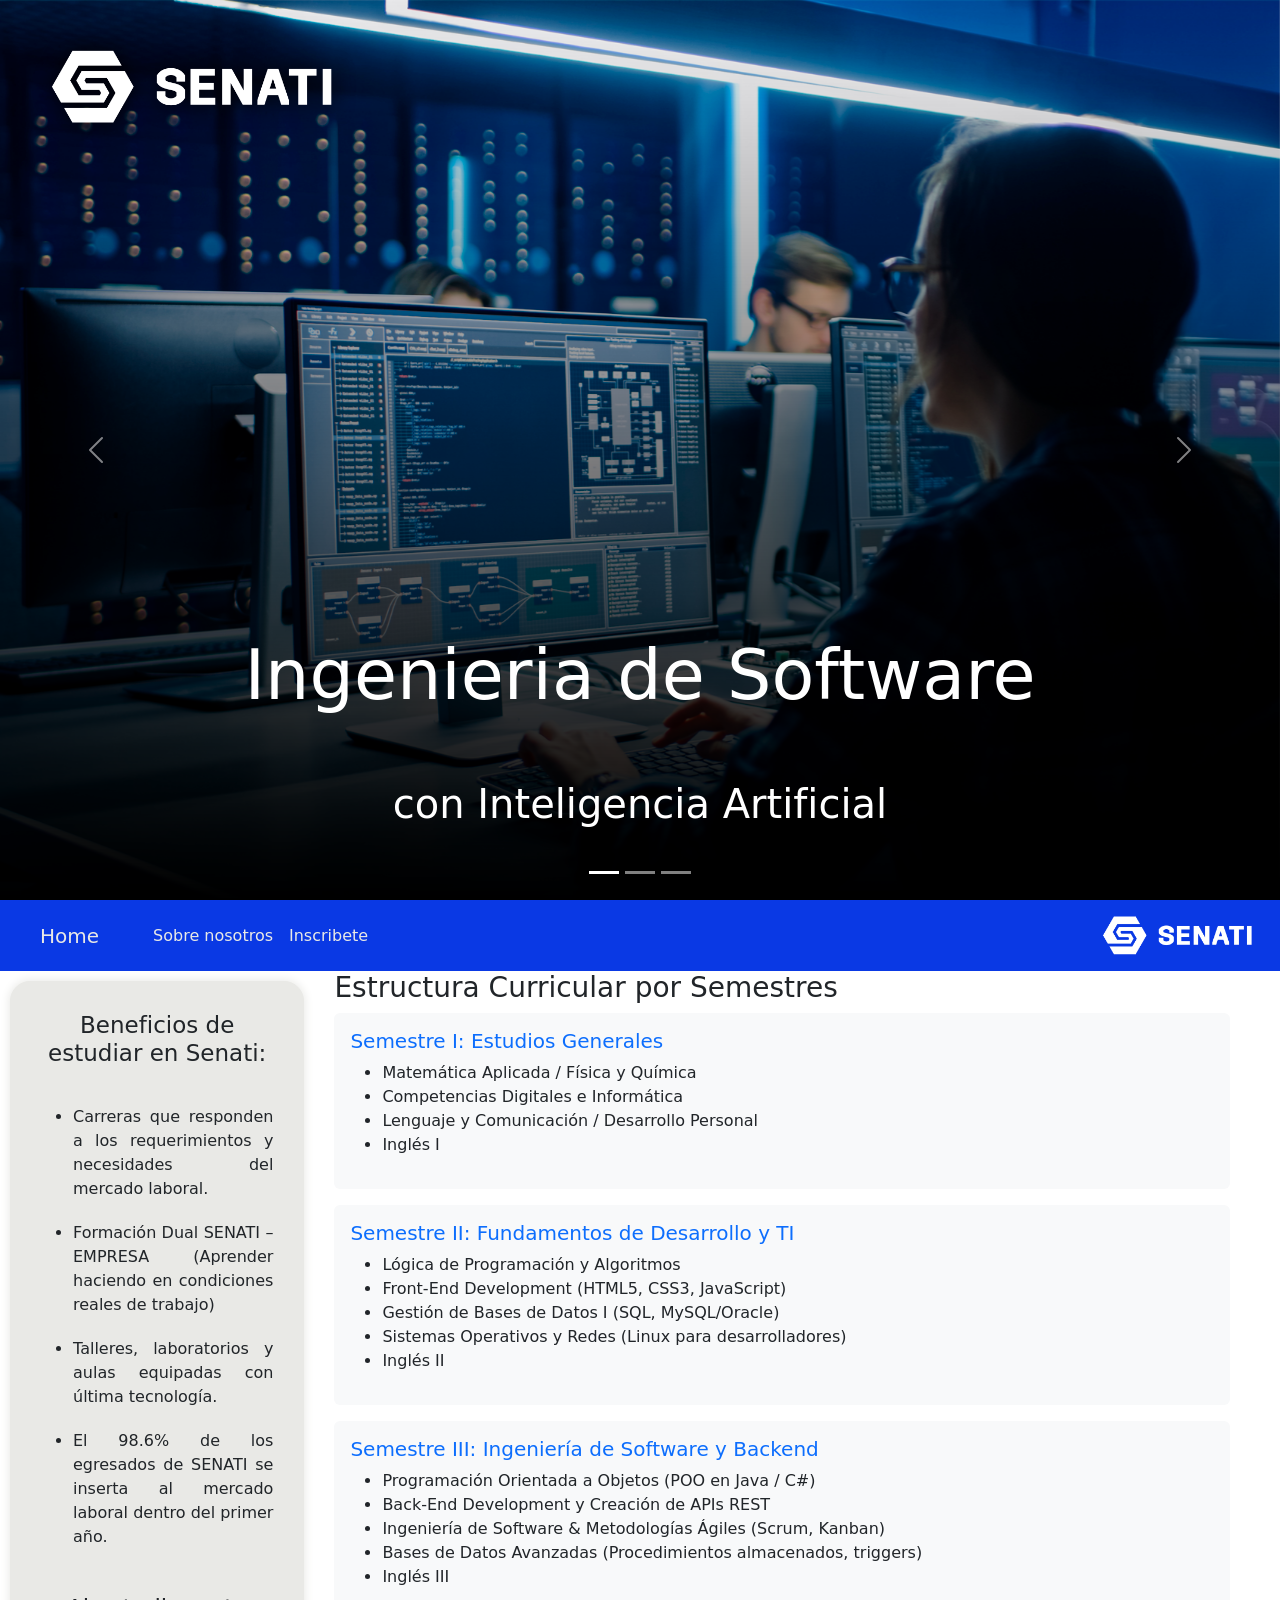
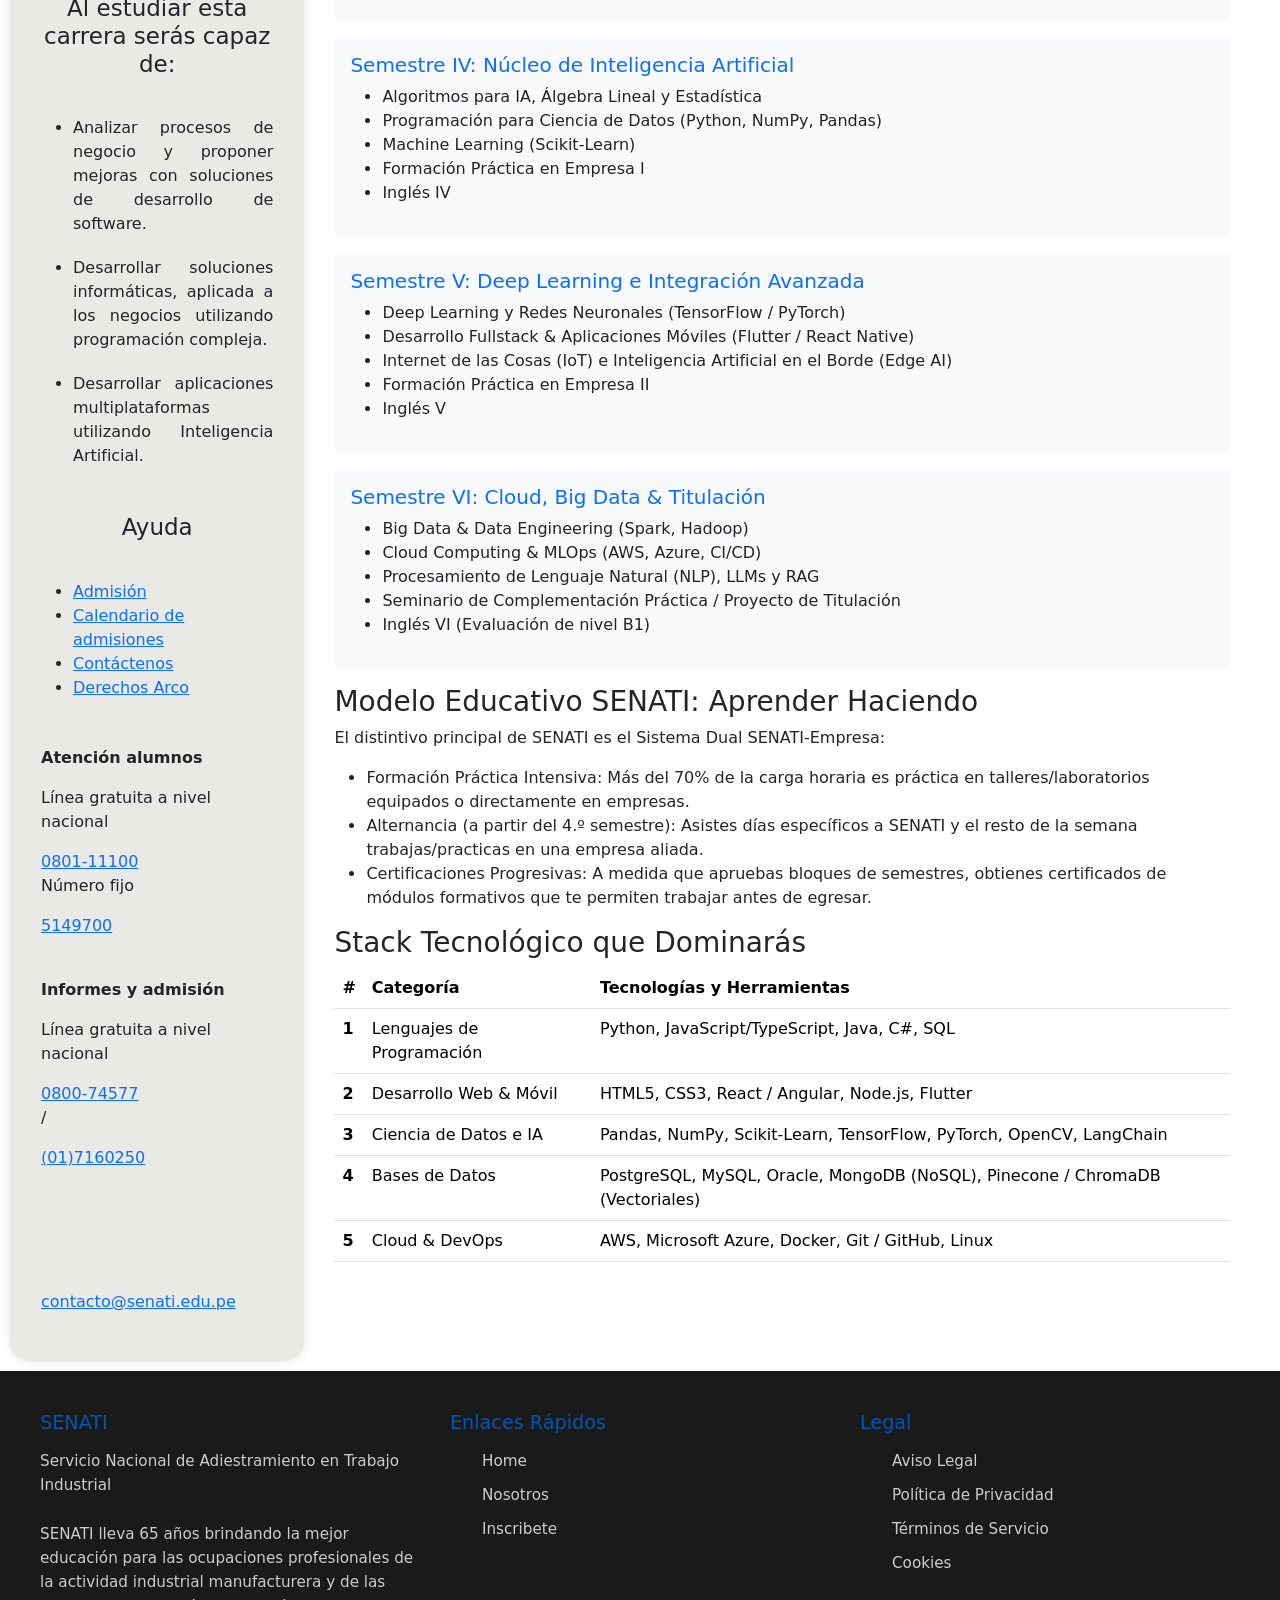
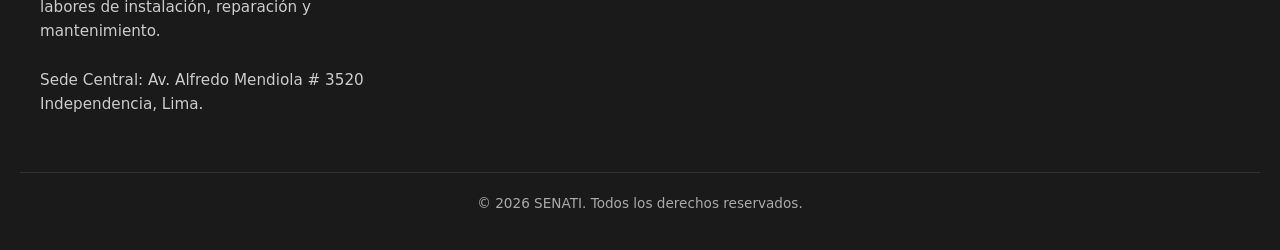
==== commit fb8df0d4: "añadiendo cuerpo al html" ====
--- a/index.html
+++ b/index.html
@@ -28,9 +28,9 @@
             <div class="carousel-inner">
                 <picture>
                     <source class="logo-header" srcset="/img/LOGO_cel.png" media="(max-width:750px)"
-                        style="width: 20%; position: absolute; left: 0; top: 0; z-index: 10;">
+                        style="width: 18%; position: absolute; left: 0; top: 0; z-index: 10;">
                     <img class="logo-header" src="/img/SENATI_logo_blanco.png" alt="logo senati"
-                        style="width: 30%; position: absolute; left: 0; top: 0; z-index: 10;">
+                        style="width: 22%; position: absolute; left: 0; top: 0; z-index: 10;">
                 </picture>
                 <div class="carousel-item active">
                     <img src="/img/chica_pc_1800x1190.png" class="d-block w-100 img-csrousel-header" alt="chica pc">
@@ -51,7 +51,7 @@
                 <div class="carousel-item">
                     <img src="/img/tony_senati_1800x1190.jpg" class="d-block w-100 img-csrousel-header" alt="tony pc">
                     <div class="carousel-caption">
-                        <h5>Aprendizaje dua.l</h5>
+                        <h5>Aprendizaje dual</h5>
                         <br>
                         <p>Posibilidad de aprender en una empresa y el instituto.</p>
                     </div>
@@ -73,8 +73,13 @@
         <div class="container-fluid">
             <a class="navbar-brand" href="#head11">Home</a>
             <button class="navbar-toggler" type="button" data-bs-toggle="collapse" data-bs-target="#navbarText"
-                aria-controls="navbarText" aria-expanded="false" aria-label="Toggle navigation" style="border-color:  white;">
-                <span class="navbar-toggler-icon" style="color: white;"></span>
+                aria-controls="navbarText" aria-expanded="false" aria-label="Toggle navigation"
+                style="border-color:  white;">
+                <svg xmlns="http://w3.org" width="25" height="25" viewBox="0 0 16 16"
+                    style="display: block !important; fill: #ffffff !important; background-color: transparent !important;">
+                    <path fill-rule="evenodd"
+                        d="M2.5 12a.5.5 0 0 1 .5-.5h10a.5.5 0 0 1 0 1H3a.5.5 0 0 1-.5-.5m0-4a.5.5 0 0 1 .5-.5h10a.5.5 0 0 1 0 1H3a.5.5 0 0 1-.5-.5m0-4a.5.5 0 0 1 .5-.5h10a.5.5 0 0 1 0 1H3a.5.5 0 0 1-.5-.5" />
+                </svg>
             </button>
             <div class="collapse navbar-collapse" id="navbarText">
                 <ul class="navbar-nav me-auto mb-2 mb-lg-0">
@@ -93,21 +98,199 @@
             </div>
         </div>
     </nav>
-    <main class="main" id="m11">
+    <main class="main">
         <aside class="aside">
-
+            <h3 class="titulo-aside">Beneficios de estudiar en Senati:</h3>
+            <ul class="list-aside">
+                <li class="item-aside">Carreras que responden a los requerimientos y necesidades del mercado laboral.
+                </li>
+                <li class="item-aside">Formación Dual SENATI – EMPRESA (Aprender haciendo en condiciones reales de
+                    trabajo)</li>
+                <li class="item-aside">Talleres, laboratorios y aulas equipadas con última tecnología.</li>
+                <li class="item-aside">El 98.6% de los egresados de SENATI se inserta al mercado laboral dentro del
+                    primer año.</li>
+            </ul>
+            <h3 class="titulo-aside">Al estudiar esta carrera serás capaz de:</h3>
+            <ul class="list-aside">
+                <li class="item-aside">Analizar procesos de negocio y proponer mejoras con soluciones de desarrollo de
+                    software.</li>
+                <li class="item-aside">Desarrollar soluciones informáticas, aplicada a los negocios utilizando
+                    programación compleja.</li>
+                <li class="item-aside">Desarrollar aplicaciones multiplataformas utilizando Inteligencia Artificial.
+                </li>
+            </ul>
+            <h3>Ayuda</h3>
+            <ul>
+                <li><a href="/admision">Admisión</a></li>
+                <li><a data-target="#calendarioModal" data-toggle="modal" href="javascript:void(0);">Calendario de
+                        admisiones</a></li>
+                <li><a href="/contacto">Contáctenos</a></li>
+                <li><a href="https://arco.senati.edu.pe/Home/SolicitudesARCO" target="_blank">Derechos Arco</a></li>
+            </ul>
+            <div>
+                <p><strong>Atención alumnos</strong></p>
+                <p>Línea gratuita a nivel nacional</p>
+                <a href="tel:0801-11100">0801-11100</a>
+                <p>Número fijo</p>
+                <a href="tel:2089999">5149700</a>
+                <p>&nbsp;</p>
+                <div>
+                    <p><strong>Informes y admisión</strong></p>
+                    <p>Línea gratuita a nivel nacional</p>
+                    <a href="tel:0800-74577">0800-74577</a>
+                    <p>/</p>
+                    <a href="tel:(01)7160250">(01)7160250</a>
+                    <p>&nbsp;</p>
+                    <p>&nbsp;</p>
+                    <p>&nbsp;</p>
+                    <p><a href="mailto:contacto@senati.edu.pe">contacto@senati.edu.pe</a></p>
+                </div>
+            </div>
         </aside>
-        <div class="box">
-
+        <div class="box" id="m11">
+            <div class="box-malla">
+                <h3>Estructura Curricular por Semestres</h3>
+                <div class="card mb-3 border-0 bg-light">
+                    <div class="card-body">
+                        <h5 class="card-title text-primary font-weight-bold">Semestre I: Estudios Generales</h5>
+                        <ul>
+                            <li>Matemática Aplicada / Física y Química</li>
+                            <li>Competencias Digitales e Informática</li>
+                            <li>Lenguaje y Comunicación / Desarrollo Personal</li>
+                            <li>Inglés I</li>
+                        </ul>
+                    </div>
+                </div>
+                <div class="card mb-3 border-0 bg-light">
+                    <div class="card-body">
+                        <h5 class="card-title text-primary font-weight-bold">Semestre II: Fundamentos de Desarrollo y TI
+                        </h5>
+                        <ul>
+                            <li>Lógica de Programación y Algoritmos</li>
+                            <li>Front-End Development (HTML5, CSS3, JavaScript)</li>
+                            <li>Gestión de Bases de Datos I (SQL, MySQL/Oracle)</li>
+                            <li>Sistemas Operativos y Redes (Linux para desarrolladores)</li>
+                            <li>Inglés II</li>
+                        </ul>
+                    </div>
+                </div>
+                <div class="card mb-3 border-0 bg-light">
+                    <div class="card-body">
+                        <h5 class="card-title text-primary font-weight-bold">Semestre III: Ingeniería de Software y
+                            Backend</h5>
+                        <ul>
+                            <li>Programación Orientada a Objetos (POO en Java / C#)</li>
+                            <li>Back-End Development y Creación de APIs REST</li>
+                            <li>Ingeniería de Software & Metodologías Ágiles (Scrum, Kanban)</li>
+                            <li>Bases de Datos Avanzadas (Procedimientos almacenados, triggers)</li>
+                            <li>Inglés III</li>
+                        </ul>
+                    </div>
+                </div>
+                <div class="card mb-3 border-0 bg-light">
+                    <div class="card-body">
+                        <h5 class="card-title text-primary font-weight-bold">Semestre IV: Núcleo de Inteligencia
+                            Artificial</h5>
+                        <ul>
+                            <li>Algoritmos para IA, Álgebra Lineal y Estadística</li>
+                            <li>Programación para Ciencia de Datos (Python, NumPy, Pandas)</li>
+                            <li>Machine Learning (Scikit-Learn)</li>
+                            <li>Formación Práctica en Empresa I</li>
+                            <li>Inglés IV</li>
+                        </ul>
+                    </div>
+                </div>
+                <div class="card mb-3 border-0 bg-light">
+                    <div class="card-body">
+                        <h5 class="card-title text-primary font-weight-bold">Semestre V: Deep Learning e Integración
+                            Avanzada</h5>
+                        <ul>
+                            <li>Deep Learning y Redes Neuronales (TensorFlow / PyTorch)</li>
+                            <li>Desarrollo Fullstack & Aplicaciones Móviles (Flutter / React Native)</li>
+                            <li>Internet de las Cosas (IoT) e Inteligencia Artificial en el Borde (Edge AI)</li>
+                            <li>Formación Práctica en Empresa II</li>
+                            <li>Inglés V</li>
+                        </ul>
+                    </div>
+                </div>
+                <div class="card mb-3 border-0 bg-light">
+                    <div class="card-body">
+                        <h5 class="card-title text-primary font-weight-bold">Semestre VI: Cloud, Big Data & Titulación
+                        </h5>
+                        <ul>
+                            <li>Big Data & Data Engineering (Spark, Hadoop)</li>
+                            <li>Cloud Computing & MLOps (AWS, Azure, CI/CD)</li>
+                            <li>Procesamiento de Lenguaje Natural (NLP), LLMs y RAG</li>
+                            <li>Seminario de Complementación Práctica / Proyecto de Titulación</li>
+                            <li>Inglés VI (Evaluación de nivel B1)</li>
+                        </ul>
+                    </div>
+                </div>
+            </div>
+            <div class="modeloedu-box">
+                <h3>Modelo Educativo SENATI: Aprender Haciendo</h3>
+                <p>El distintivo principal de SENATI es el Sistema Dual SENATI-Empresa:</p>
+                <ul>
+                    <li>Formación Práctica Intensiva: Más del 70% de la carga horaria es práctica en
+                        talleres/laboratorios equipados o directamente en empresas.</li>
+                    <li>Alternancia (a partir del 4.º semestre): Asistes días específicos a SENATI y el resto de la
+                        semana trabajas/practicas en una empresa aliada.</li>
+                    <li>Certificaciones Progresivas: A medida que apruebas bloques de semestres, obtienes certificados
+                        de módulos formativos que te permiten trabajar antes de egresar.</li>
+                </ul>
+            </div>
+            <div class="box-tablita">
+                <table class="table">
+                    <thead>
+                        <tr>
+                            <th scope="col">#</th>
+                            <th scope="col">Categoría</th>
+                            <th scope="col">Tecnologías y Herramientas</th>
+                        </tr>
+                    </thead>
+                    <tbody>
+                        <div class="tabla">
+                            <h3>Stack Tecnológico que Dominarás</h3>
+                            <tr>
+                                <th scope="row">1</th>
+                                <td>Lenguajes de Programación</td>
+                                <td>Python, JavaScript/TypeScript, Java, C#, SQL</td>
+                            </tr>
+                            <tr>
+                                <th scope="row">2</th>
+                                <td>Desarrollo Web & Móvil</td>
+                                <td>HTML5, CSS3, React / Angular, Node.js, Flutter</td>
+                            </tr>
+                            <tr>
+                                <th scope="row">3</th>
+                                <td>Ciencia de Datos e IA</td>
+                                <td>Pandas, NumPy, Scikit-Learn, TensorFlow, PyTorch, OpenCV, LangChain</td>
+                            </tr>
+                            <tr>
+                                <th scope="row">4</th>
+                                <td>Bases de Datos</td>
+                                <td>PostgreSQL, MySQL, Oracle, MongoDB (NoSQL), Pinecone / ChromaDB (Vectoriales)</td>
+                            </tr>
+                            <tr>
+                                <th scope="row">5</th>
+                                <td>Cloud & DevOps</td>
+                                <td>AWS, Microsoft Azure, Docker, Git / GitHub, Linux</td>
+                            </tr>
+                    </tbody>
+                </table>
+            </div>
         </div>
     </main>
     <footer class="footer">
         <div class="footer-container">
             <div class="footer-column">
                 <h3>SENATI</h3>
-                <p>Lorem ipsum dolor sit amet consectetur, adipisicing elit. Suscipit repudiandae ea officiis commodi
-                    facilis dolorem eveniet architecto quae vitae expedita quidem, quod consequuntur distinctio. Hic
-                    dolores qui sed mollitia corporis!</p>
+                <p>Servicio Nacional de Adiestramiento en Trabajo Industrial<br><br>
+                    SENATI lleva 65 años brindando la mejor educación para las ocupaciones profesionales de la actividad
+                    industrial manufacturera y de las labores de instalación, reparación y mantenimiento.
+                    <br><br>
+                    Sede Central: Av. Alfredo Mendiola # 3520 Independencia, Lima.
+                </p>
             </div>
             <div class="footer-column">
                 <h3>Enlaces Rápidos</h3>
@@ -129,7 +312,7 @@
 
         </div>
         <div class="footer-bottom">
-            <p>&copy; 2026 MiMarca. Todos los derechos reservados.</p>
+            <p>&copy; 2026 SENATI. Todos los derechos reservados.</p>
         </div>
     </footer>
     <script src="https://cdn.jsdelivr.net/npm/bootstrap@5.3.8/dist/js/bootstrap.bundle.min.js"
--- a/css/style.css
+++ b/css/style.css
@@ -1,16 +1,19 @@
+/*configuracion inicial*/
 :root {
     font-family: 'Courier New', Courier, monospace;
     /*variables para los colores XDDDDD*/
     --color-azul: #0A39E4;
     --color-celes: #75EBFF;
     --color-negro: #000;
-    --color-blanco: #D9D9D6;
+    --color-blanco: #e9e9e6;
 }
 
 * {
     margin: 0;
     padding: 0;
 }
+
+/*Header con carucel*/
 
 .carousel-inner::after {
     content: "";
@@ -19,10 +22,7 @@
     left: 0;
     width: 100%;
     height: 100%;
-    /* Aquí aplicamos tu degradado corregido con las comas */
     background-image: linear-gradient(#00000000, #000000);
-
-    /* Evita que esta capa interfiera si el usuario hace clic o hover en la imagen */
     pointer-events: none;
 }
 
@@ -35,7 +35,7 @@
 
 .logo-header {
     margin: 50px;
-    filter: drop-shadow(0 0 60px #000);
+    filter: drop-shadow(1px 1px 10px #000);
 }
 
 .carousel-caption>h5 {
@@ -52,24 +52,29 @@
     z-index: 1;
 }
 
-.navbar{
+/*nav bar*/
+
+.navbar {
     background-color: var(--color-azul);
-}
-
-.navbar-toggler{
+    position: sticky !important;
+    top: 0 !important;
+    z-index: 3;
+}
+
+.navbar-toggler {
     border-color: var(--color-blanco) !;
 }
 
-.navbar-toggler-icon{
+.navbar-toggler-icon {
     color: var(--color-blanco) !important;
 }
 
-.navbar-toggler{
+.navbar-toggler {
     border-color: var(--color-blanco) !important;
     color: var(--color-blanco) !important;
 }
 
-.container-fluid{
+.container-fluid {
     display: flex !important;
     gap: 30px;
     padding-left: 40px !important;
@@ -77,18 +82,64 @@
     align-items: center;
 }
 
-.container-fluid a{
+.container-fluid a {
     color: var(--color-blanco) !important;
-}
-
-.container-fluid a:hover{
-    outline: 2px solid var(--color-blanco);
-}
-
-.logo-head{
+    transition-property: border;
+    transition-duration: 0.3s;
+}
+
+.container-fluid a:hover {
+    border-top: 1px solid var(--color-blanco);
+    transform: scale(1.1);
+}
+
+.navbar-brand:first-child:hover {
+    border: none !important;
+}
+
+.logo-head {
     border: none !important;
     outline: none !important;
 }
+
+/*MAIN*/
+
+.main {
+    width: 100%;
+    display: flex;
+    gap: 20px;
+}
+
+.aside {
+    width: 23%;
+    padding: 30px;
+    display: flex;
+    margin: 10px;
+    flex-direction: column;
+    gap: 30px;
+    border: 1px solid var(--color-blanco);
+    background-color: var(--color-blanco);
+    border-radius: 20px;
+    box-shadow: 0 0 10px 1px var(--color-blanco);
+}
+
+.aside>h3 {
+    font-size: 23px;
+    text-align: center;
+}
+
+.list-aside {
+    display: flex;
+    flex-direction: column;
+    gap: 20px;
+    text-align: justify;
+}
+
+.box {
+    width: 70%;
+}
+
+/*footer*/
 
 .footer {
     background-color: #1a1a1a;
@@ -167,6 +218,44 @@
         display: initial !important;
     }
 
+    .container-fluid {
+        display: flex !important;
+        gap: 10px;
+        padding-left: 20px !important;
+        justify-content: center;
+        align-items: center;
+    }
+
+    .container-fluid a:hover {
+        transform: none !important;
+    }
+
+    .main {
+        flex-direction: column;
+        gap: 10px;
+    }
+
+    .aside {
+        width: 100vw;
+        margin: 0;
+        padding: 0;
+        box-sizing: border-box;
+        gap: 20px;
+        border-radius: 0;
+        justify-content: center;
+        align-items: center;
+    }
+    .list-aside {
+        display: flex;
+        flex-direction: column;
+        gap: 30px;
+        text-align: justify;
+    }
+
+    .item-aside{
+        width: 95%;
+    }
+
     .footer-container {
         flex-direction: column;
         text-align: center;
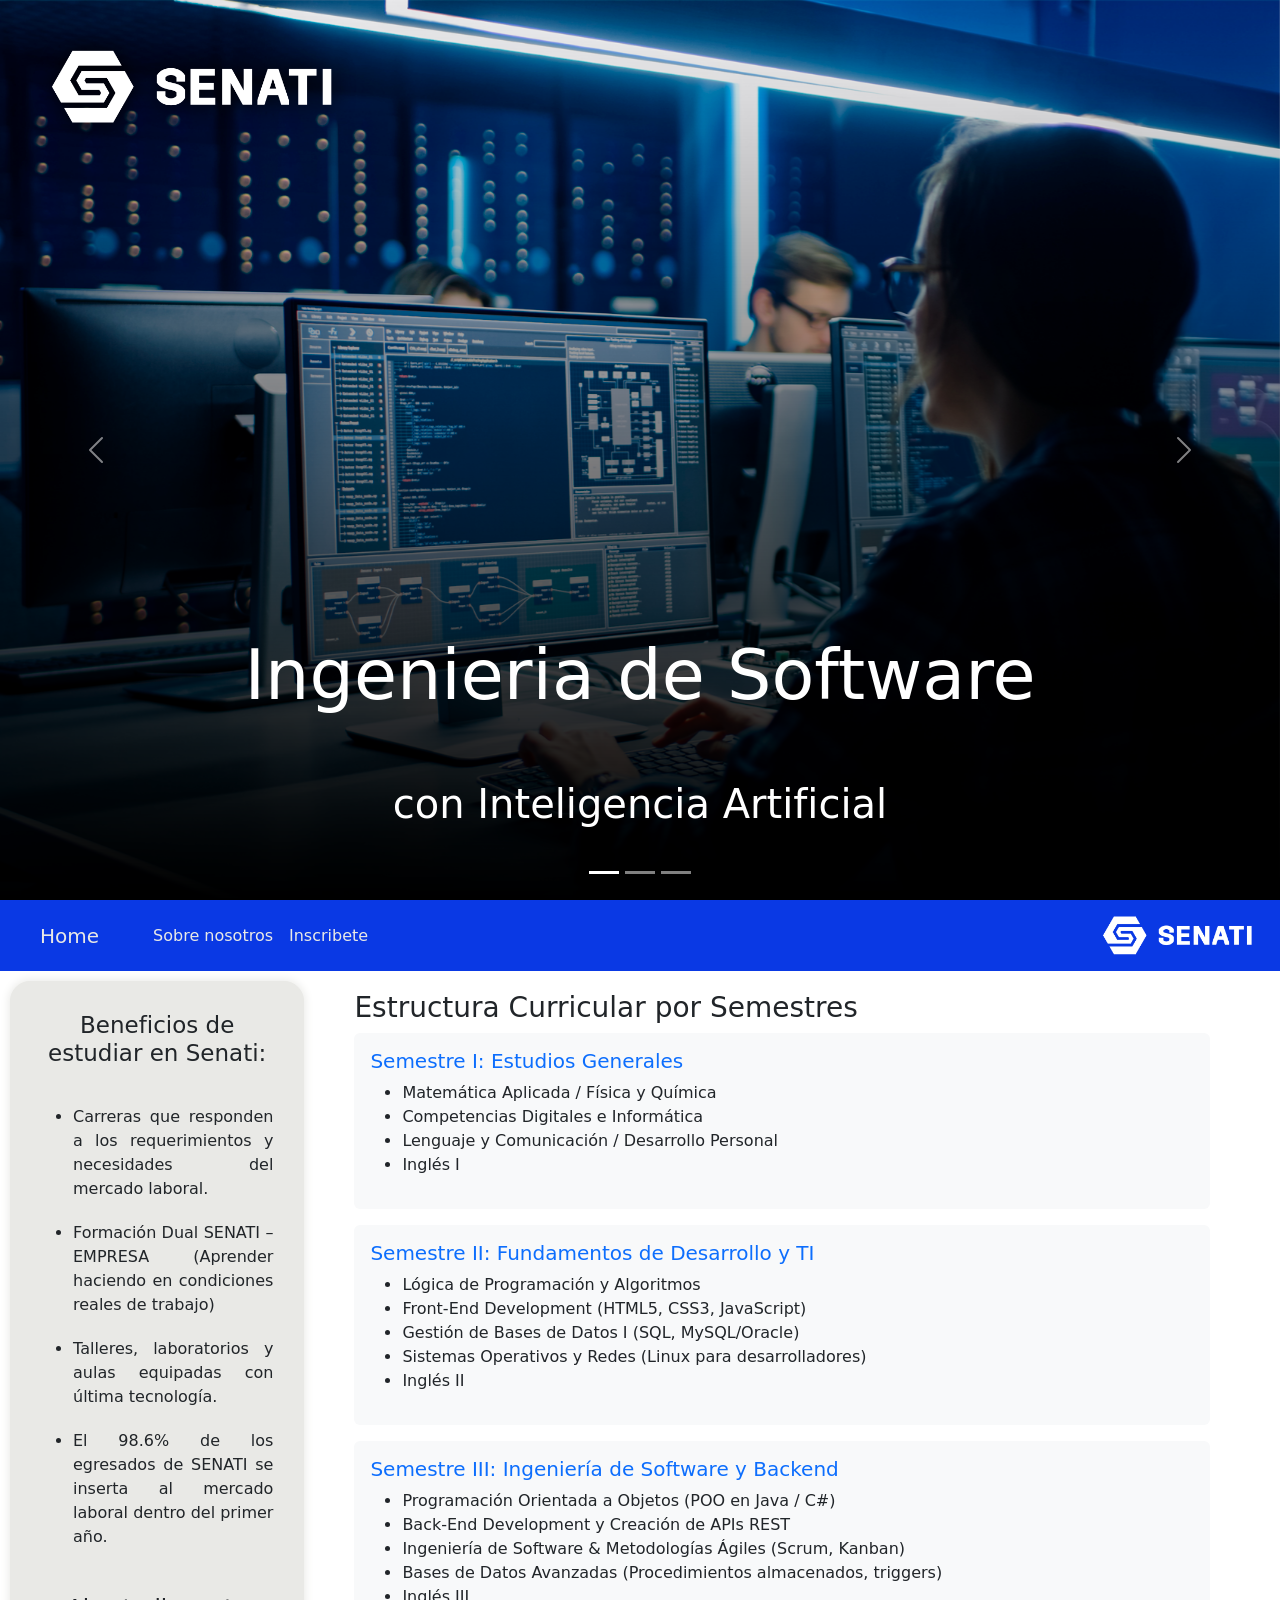
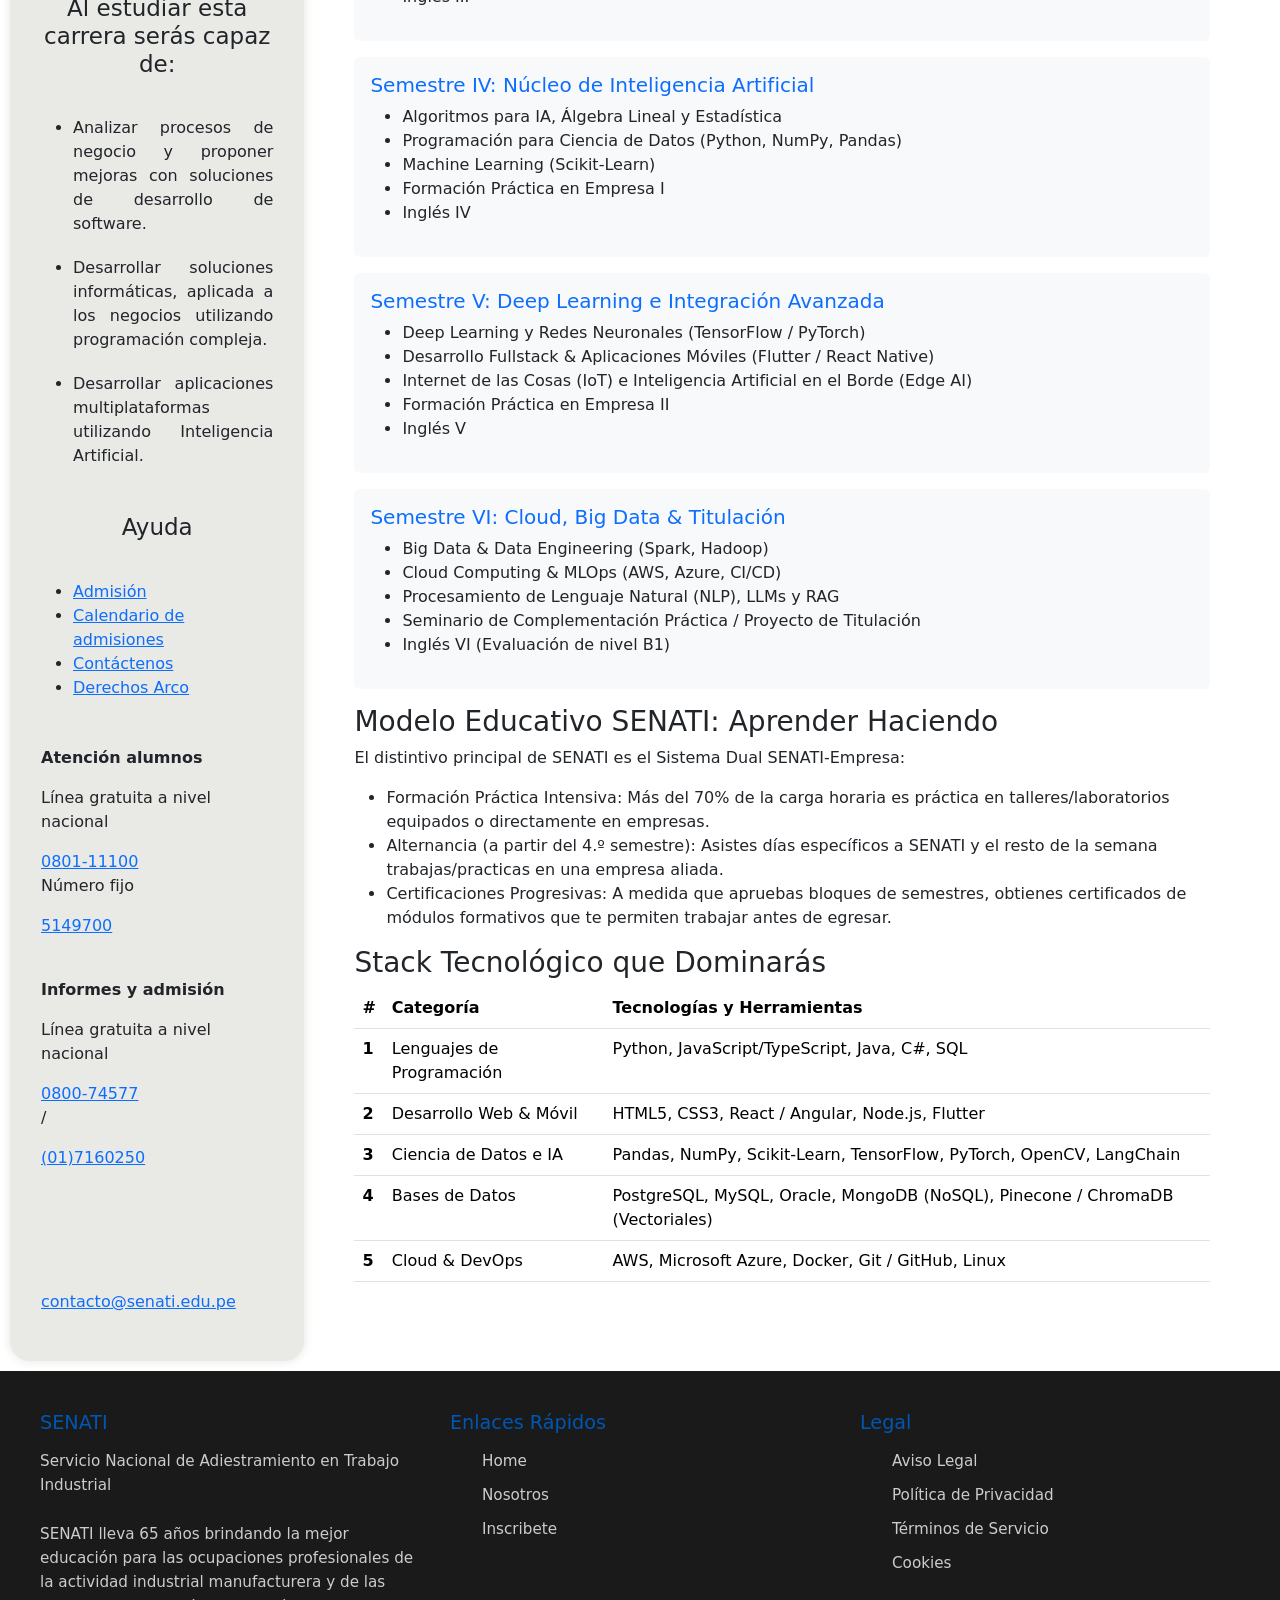
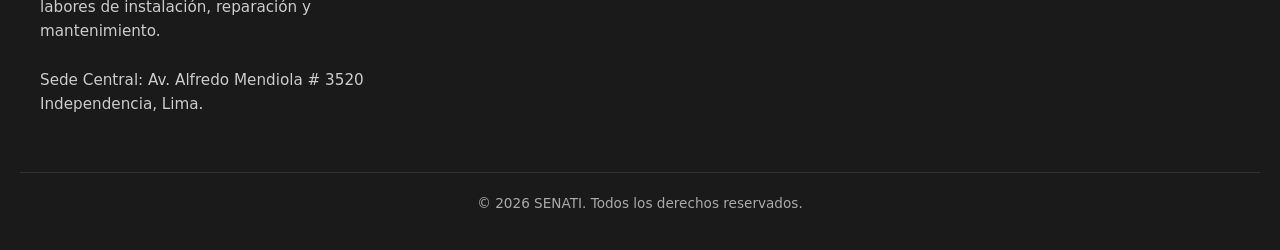
==== commit b3d8815a: "terminando para movil:D" ====
--- a/index.html
+++ b/index.html
@@ -147,7 +147,7 @@
                 </div>
             </div>
         </aside>
-        <div class="box" id="m11">
+        <div class="box">
             <div class="box-malla">
                 <h3>Estructura Curricular por Semestres</h3>
                 <div class="card mb-3 border-0 bg-light">
@@ -222,7 +222,7 @@
                             <li>Cloud Computing & MLOps (AWS, Azure, CI/CD)</li>
                             <li>Procesamiento de Lenguaje Natural (NLP), LLMs y RAG</li>
                             <li>Seminario de Complementación Práctica / Proyecto de Titulación</li>
-                            <li>Inglés VI (Evaluación de nivel B1)</li>
+                            <li id="m11">Inglés VI (Evaluación de nivel B1)</li>
                         </ul>
                     </div>
                 </div>
@@ -240,6 +240,7 @@
                 </ul>
             </div>
             <div class="box-tablita">
+                <h3>Stack Tecnológico que Dominarás</h3>
                 <table class="table">
                     <thead>
                         <tr>
@@ -249,33 +250,31 @@
                         </tr>
                     </thead>
                     <tbody>
-                        <div class="tabla">
-                            <h3>Stack Tecnológico que Dominarás</h3>
-                            <tr>
-                                <th scope="row">1</th>
-                                <td>Lenguajes de Programación</td>
-                                <td>Python, JavaScript/TypeScript, Java, C#, SQL</td>
-                            </tr>
-                            <tr>
-                                <th scope="row">2</th>
-                                <td>Desarrollo Web & Móvil</td>
-                                <td>HTML5, CSS3, React / Angular, Node.js, Flutter</td>
-                            </tr>
-                            <tr>
-                                <th scope="row">3</th>
-                                <td>Ciencia de Datos e IA</td>
-                                <td>Pandas, NumPy, Scikit-Learn, TensorFlow, PyTorch, OpenCV, LangChain</td>
-                            </tr>
-                            <tr>
-                                <th scope="row">4</th>
-                                <td>Bases de Datos</td>
-                                <td>PostgreSQL, MySQL, Oracle, MongoDB (NoSQL), Pinecone / ChromaDB (Vectoriales)</td>
-                            </tr>
-                            <tr>
-                                <th scope="row">5</th>
-                                <td>Cloud & DevOps</td>
-                                <td>AWS, Microsoft Azure, Docker, Git / GitHub, Linux</td>
-                            </tr>
+                        <tr>
+                            <th scope="row">1</th>
+                            <td>Lenguajes de Programación</td>
+                            <td>Python, JavaScript/TypeScript, Java, C#, SQL</td>
+                        </tr>
+                        <tr>
+                            <th scope="row">2</th>
+                            <td>Desarrollo Web & Móvil</td>
+                            <td>HTML5, CSS3, React / Angular, Node.js, Flutter</td>
+                        </tr>
+                        <tr>
+                            <th scope="row">3</th>
+                            <td>Ciencia de Datos e IA</td>
+                            <td>Pandas, NumPy, Scikit-Learn, TensorFlow, PyTorch, OpenCV, LangChain</td>
+                        </tr>
+                        <tr>
+                            <th scope="row">4</th>
+                            <td>Bases de Datos</td>
+                            <td>PostgreSQL, MySQL, Oracle, MongoDB (NoSQL), Pinecone / ChromaDB (Vectoriales)</td>
+                        </tr>
+                        <tr>
+                            <th scope="row">5</th>
+                            <td>Cloud & DevOps</td>
+                            <td>AWS, Microsoft Azure, Docker, Git / GitHub, Linux</td>
+                        </tr>
                     </tbody>
                 </table>
             </div>
--- a/css/style.css
+++ b/css/style.css
@@ -137,6 +137,7 @@
 
 .box {
     width: 70%;
+    padding:20px;
 }
 
 /*footer*/
@@ -231,14 +232,16 @@
     }
 
     .main {
+        justify-content: center;
+        align-items: center;
         flex-direction: column;
         gap: 10px;
     }
 
     .aside {
-        width: 100vw;
+        width: 100%;
         margin: 0;
-        padding: 0;
+        padding: 30px;
         box-sizing: border-box;
         gap: 20px;
         border-radius: 0;
@@ -254,6 +257,22 @@
 
     .item-aside{
         width: 95%;
+    }
+
+    .box{
+        width: 100%;
+        display: flex;
+        flex-direction: column;
+        justify-content: center;
+        align-items: center;
+        padding: 10px;
+    }
+
+    .box-tablita{
+        display: flex;
+        flex-direction: column;
+        justify-content: center;
+        align-content: center;
     }
 
     .footer-container {
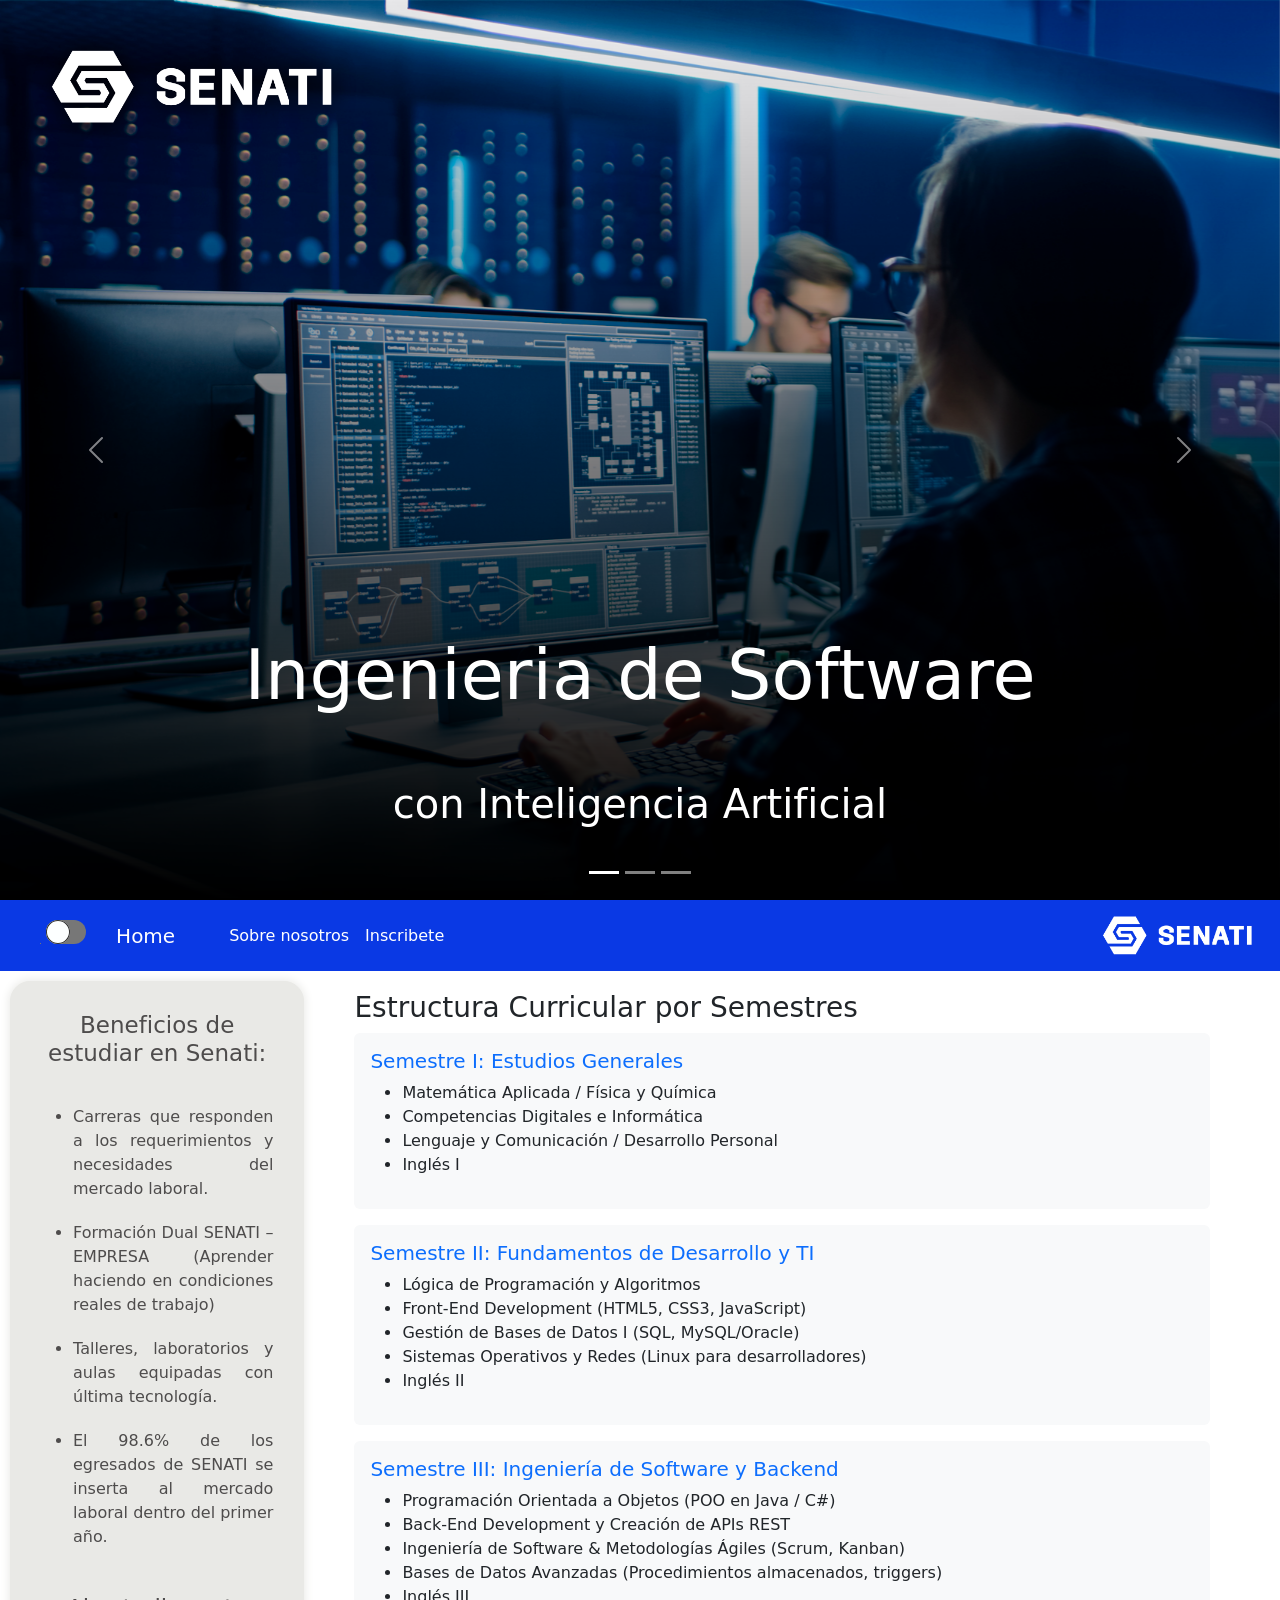
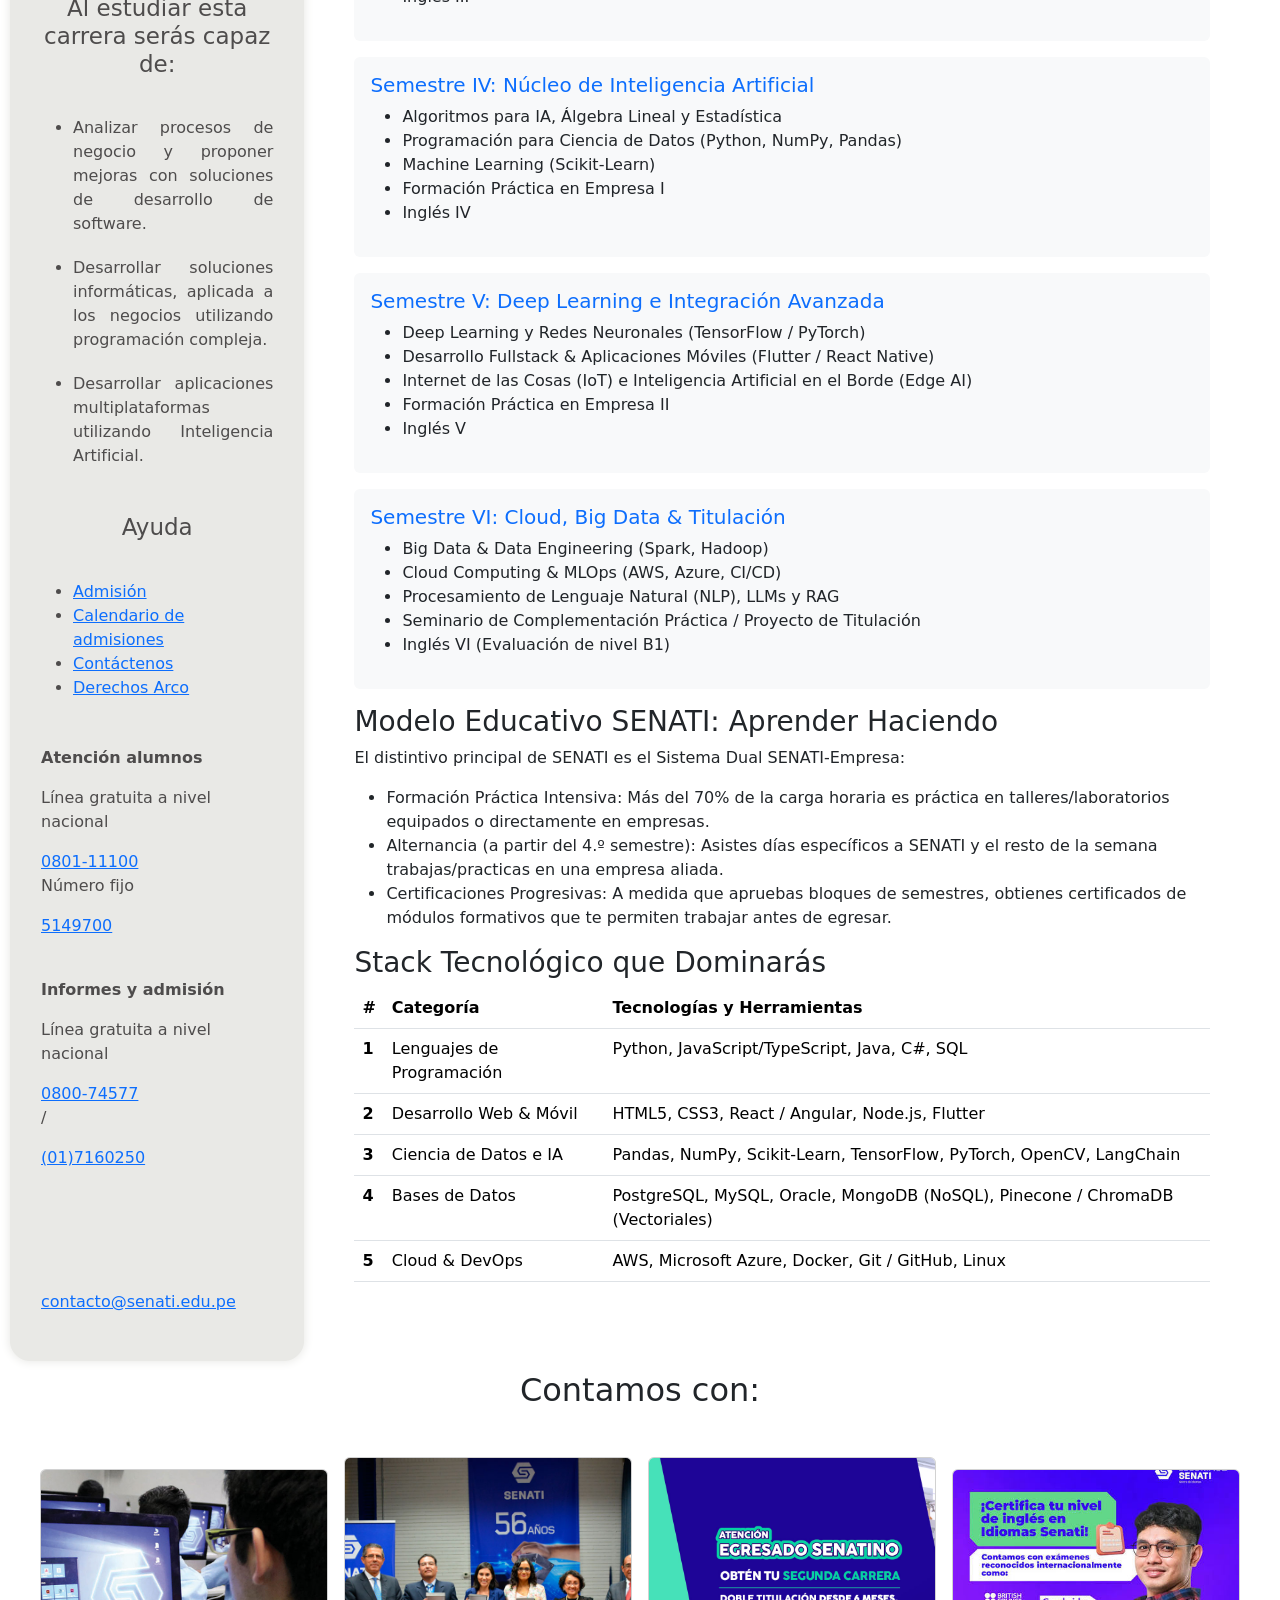
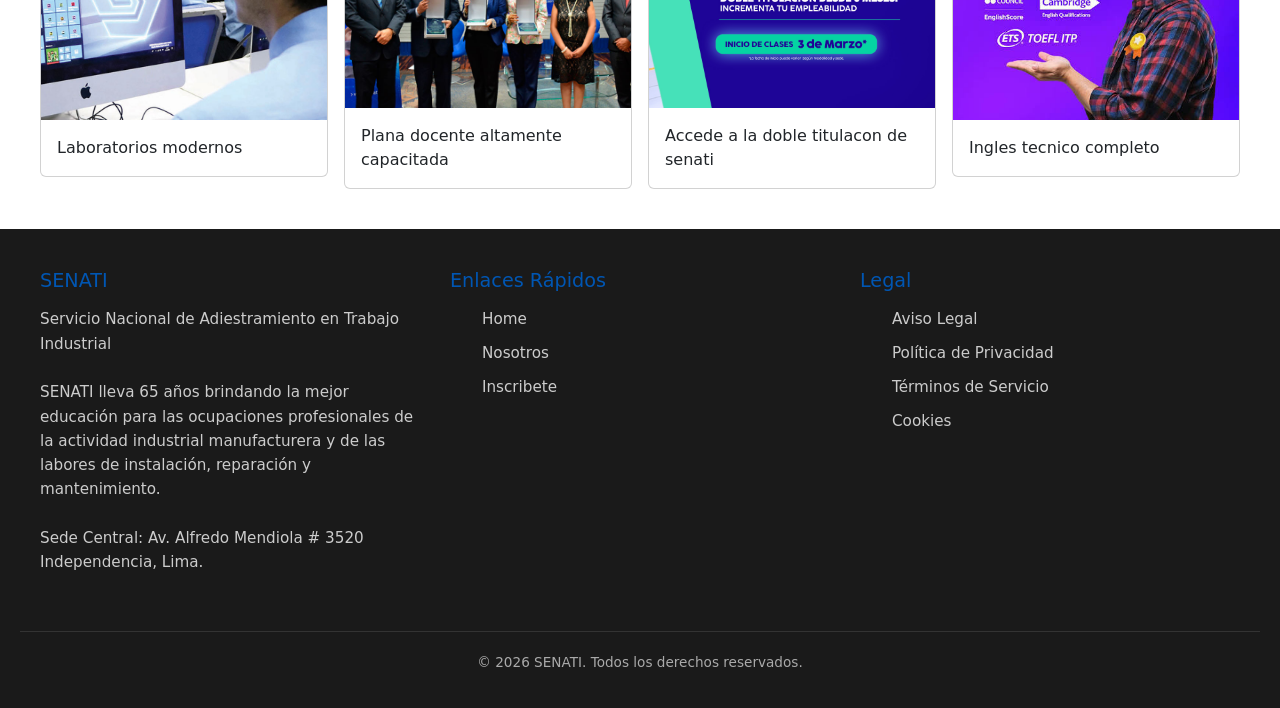
==== commit 1434e6ac: "modo oscuro sin terminanr" ====
--- a/index.html
+++ b/index.html
@@ -71,6 +71,13 @@
     </header>
     <nav class="navbar navbar-expand-lg">
         <div class="container-fluid">
+
+            <div class="switch-button">
+                <input type="checkbox" name="switch-button" id="switch-label" aria-label="Interruptor"
+                    class="switch-button__checkbox" style="position: relative;z-index: 1;"">
+                <label for="switch-label" class="switch-button__label"></label>
+            </div>
+
             <a class="navbar-brand" href="#head11">Home</a>
             <button class="navbar-toggler" type="button" data-bs-toggle="collapse" data-bs-target="#navbarText"
                 aria-controls="navbarText" aria-expanded="false" aria-label="Toggle navigation"
@@ -280,6 +287,33 @@
             </div>
         </div>
     </main>
+    <h2 class="titulo-aside" style="text-align: center;"> Contamos con:</h2>
+    <div class="box-cards">
+        <div class="card" style="width: 18rem;">
+            <img src="img/laboratorio.jpg" class="card-img-top" alt="...">
+            <div class="card-body">
+                <p class="card-text">Laboratorios modernos</p>
+            </div>
+        </div>
+        <div class="card" style="width: 18rem;">
+            <img src="/img/planadocente.jpg" class="card-img-top" alt="...">
+            <div class="card-body">
+                <p class="card-text">Plana docente altamente capacitada</p>
+            </div>
+        </div>
+        <div class="card" style="width: 18rem;">
+            <img src="/img/dobletitulacion.jpg" class="card-img-top d-titu-img-top" alt="...">
+            <div class="card-body">
+                <p class="card-text">Accede a la doble titulacon de senati</p>
+            </div>
+        </div>
+        <div class="card" style="width: 18rem;">
+            <img src="/img/ingles.jpg" class="card-img-top" alt="...">
+            <div class="card-body">
+                <p class="card-text">Ingles tecnico completo</p>
+            </div>
+        </div>
+    </div>
     <footer class="footer">
         <div class="footer-container">
             <div class="footer-column">
@@ -317,6 +351,7 @@
     <script src="https://cdn.jsdelivr.net/npm/bootstrap@5.3.8/dist/js/bootstrap.bundle.min.js"
         integrity="sha384-FKyoEForCGlyvwx9Hj09JcYn3nv7wiPVlz7YYwJrWVcXK/BmnVDxM+D2scQbITxI" crossorigin="anonymous">
         </script>
+    <script src="js/script.js"></script>
 </body>
 
 </html>
--- a/css/style.css
+++ b/css/style.css
@@ -4,8 +4,16 @@
     /*variables para los colores XDDDDD*/
     --color-azul: #0A39E4;
     --color-celes: #75EBFF;
-    --color-negro: #000;
+    --color-negro: #4e4c4c;
     --color-blanco: #e9e9e6;
+
+    --color-green: #86a0ff;
+    --color-red: #777;
+    --color-button: #fdffff;
+    --color-black: #303030;
+
+    --card-body-b: #eee;
+    --card-body-c: #444
 }
 
 * {
@@ -43,6 +51,7 @@
     position: relative;
     padding: 15px;
     z-index: 1;
+    color: #fff;
 }
 
 .carousel-caption>p {
@@ -50,9 +59,59 @@
     padding: 10px;
     position: relative;
     z-index: 1;
+    color: #fff;
 }
 
 /*nav bar*/
+
+.switch-button {
+    display: inline-block;
+}
+
+/* Oculto visualmente, pero sigue en el teclado y en el lector de pantalla */
+.switch-button .switch-button__checkbox {
+    position: absolute;
+    width: 1px;
+    height: 1px;
+    overflow: hidden;
+    clip: rect(0 0 0 0);
+    white-space: nowrap;
+}
+
+/* Anillo de foco sobre el botón al navegar con teclado */
+.switch-button .switch-button__checkbox:focus-visible+.switch-button__label {
+    outline: 2px solid var(--color-black);
+    outline-offset: 2px;
+}
+
+.switch-button .switch-button__label {
+    background-color: var(--color-red);
+    width: 2.5rem;
+    height: 1.5rem;
+    border-radius: 1.5rem;
+    display: inline-block;
+    position: relative;
+}
+
+.switch-button .switch-button__label:before {
+    transition: .2s;
+    display: block;
+    position: absolute;
+    width: 1.5rem;
+    height: 1.5rem;
+    background-color: var(--color-button);
+    content: '';
+    border-radius: 50%;
+    box-shadow: inset 0px 0px 0px 1px var(--color-black);
+}
+
+.switch-button .switch-button__checkbox:checked+.switch-button__label {
+    background-color: var(--color-green);
+}
+
+.switch-button .switch-button__checkbox:checked+.switch-button__label:before {
+    transform: translateX(1rem);
+}
 
 .navbar {
     background-color: var(--color-azul);
@@ -83,7 +142,7 @@
 }
 
 .container-fluid a {
-    color: var(--color-blanco) !important;
+    color: #fff !important;
     transition-property: border;
     transition-duration: 0.3s;
 }
@@ -121,6 +180,7 @@
     background-color: var(--color-blanco);
     border-radius: 20px;
     box-shadow: 0 0 10px 1px var(--color-blanco);
+    color: var(--color-negro);
 }
 
 .aside>h3 {
@@ -137,7 +197,11 @@
 
 .box {
     width: 70%;
-    padding:20px;
+    padding: 20px;
+}
+
+.card-body{
+
 }
 
 /*footer*/
@@ -202,6 +266,25 @@
     color: #aaa;
 }
 
+.box-cards {
+    width: 100%;
+    display: flex;
+    justify-content: space-between;
+    align-items: center;
+    flex-wrap: wrap;
+    padding: 40px;
+}
+
+.card-img-top {
+    object-fit: cover;
+    width: 350px;
+    height: 250px;
+}
+
+.d-titu-img-top {
+    object-position: left;
+}
+
 @media screen and (max-width:750px) {
     .carousel-caption>h5 {
         font-size: 30px;
@@ -248,6 +331,7 @@
         justify-content: center;
         align-items: center;
     }
+
     .list-aside {
         display: flex;
         flex-direction: column;
@@ -255,11 +339,11 @@
         text-align: justify;
     }
 
-    .item-aside{
+    .item-aside {
         width: 95%;
     }
 
-    .box{
+    .box {
         width: 100%;
         display: flex;
         flex-direction: column;
@@ -268,11 +352,15 @@
         padding: 10px;
     }
 
-    .box-tablita{
+    .box-tablita {
         display: flex;
         flex-direction: column;
         justify-content: center;
         align-content: center;
+    }
+
+    .box-cards {
+        gap: 30px;
     }
 
     .footer-container {
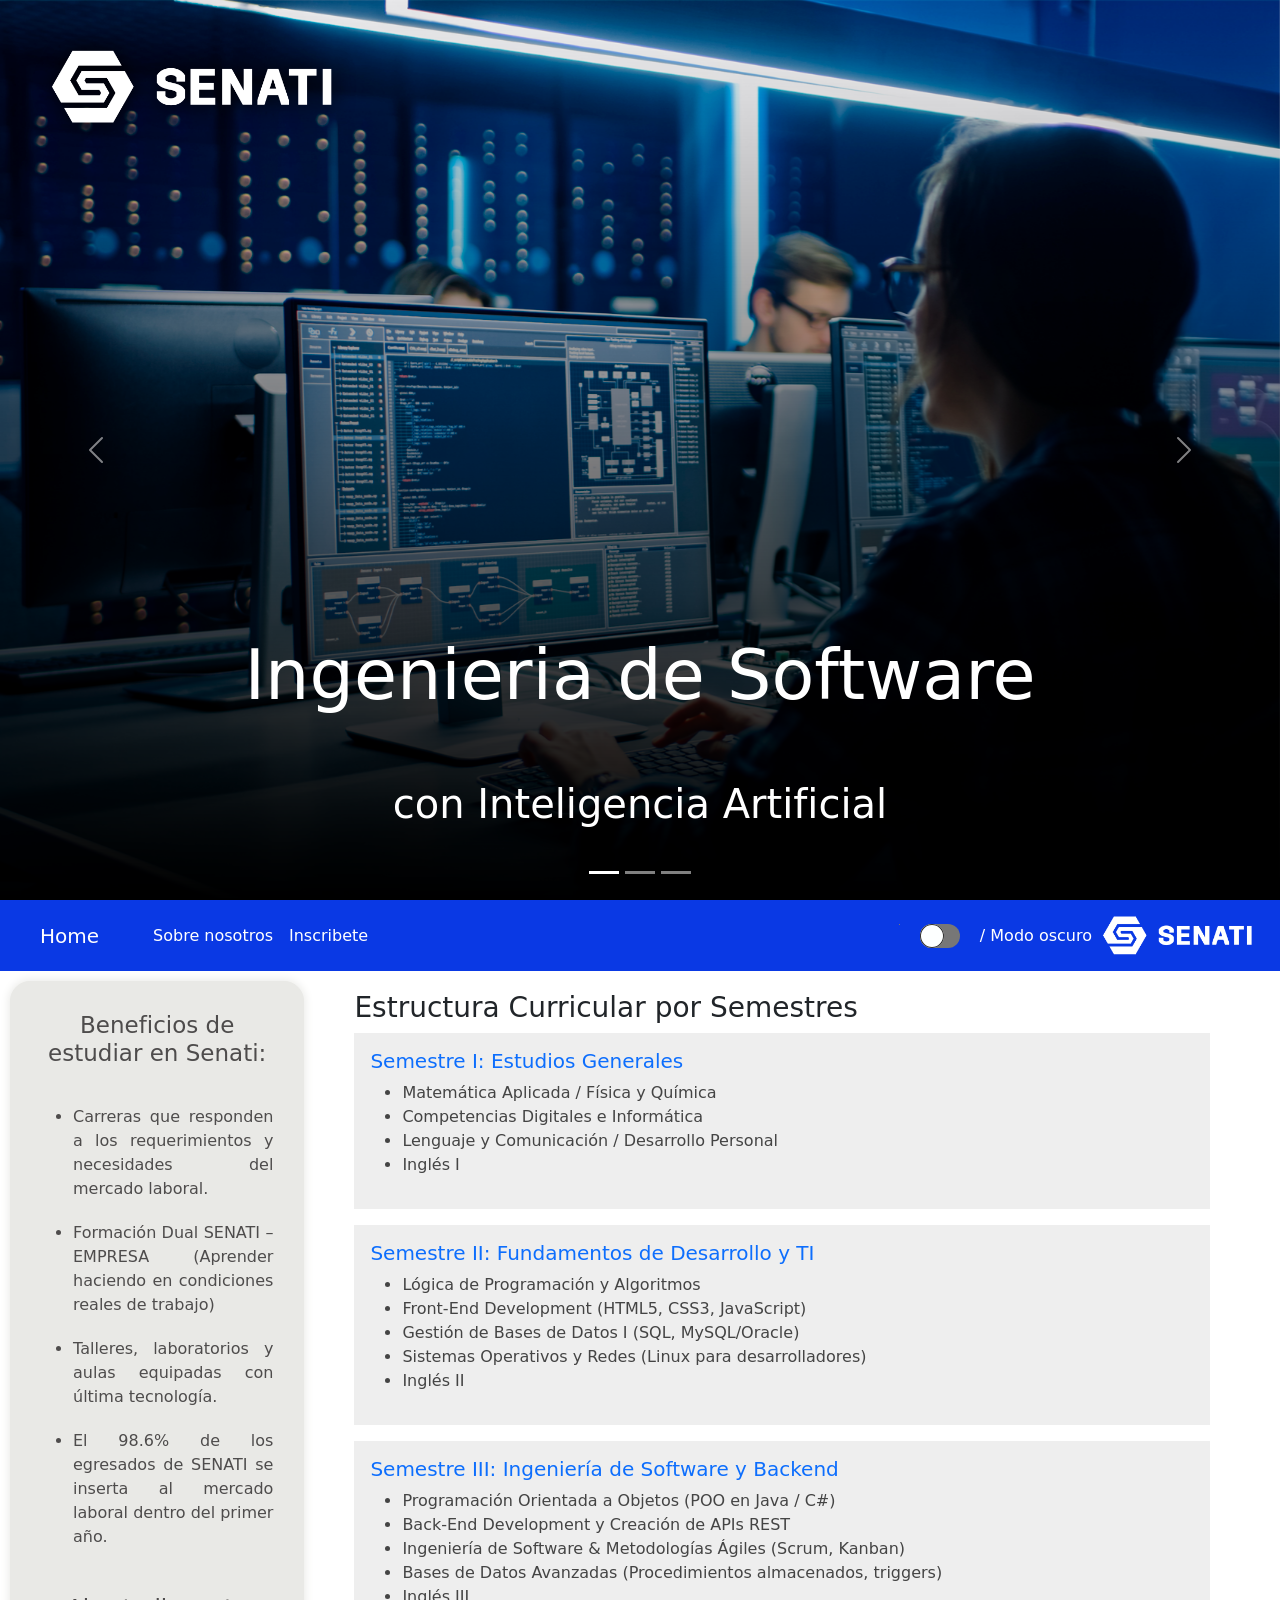
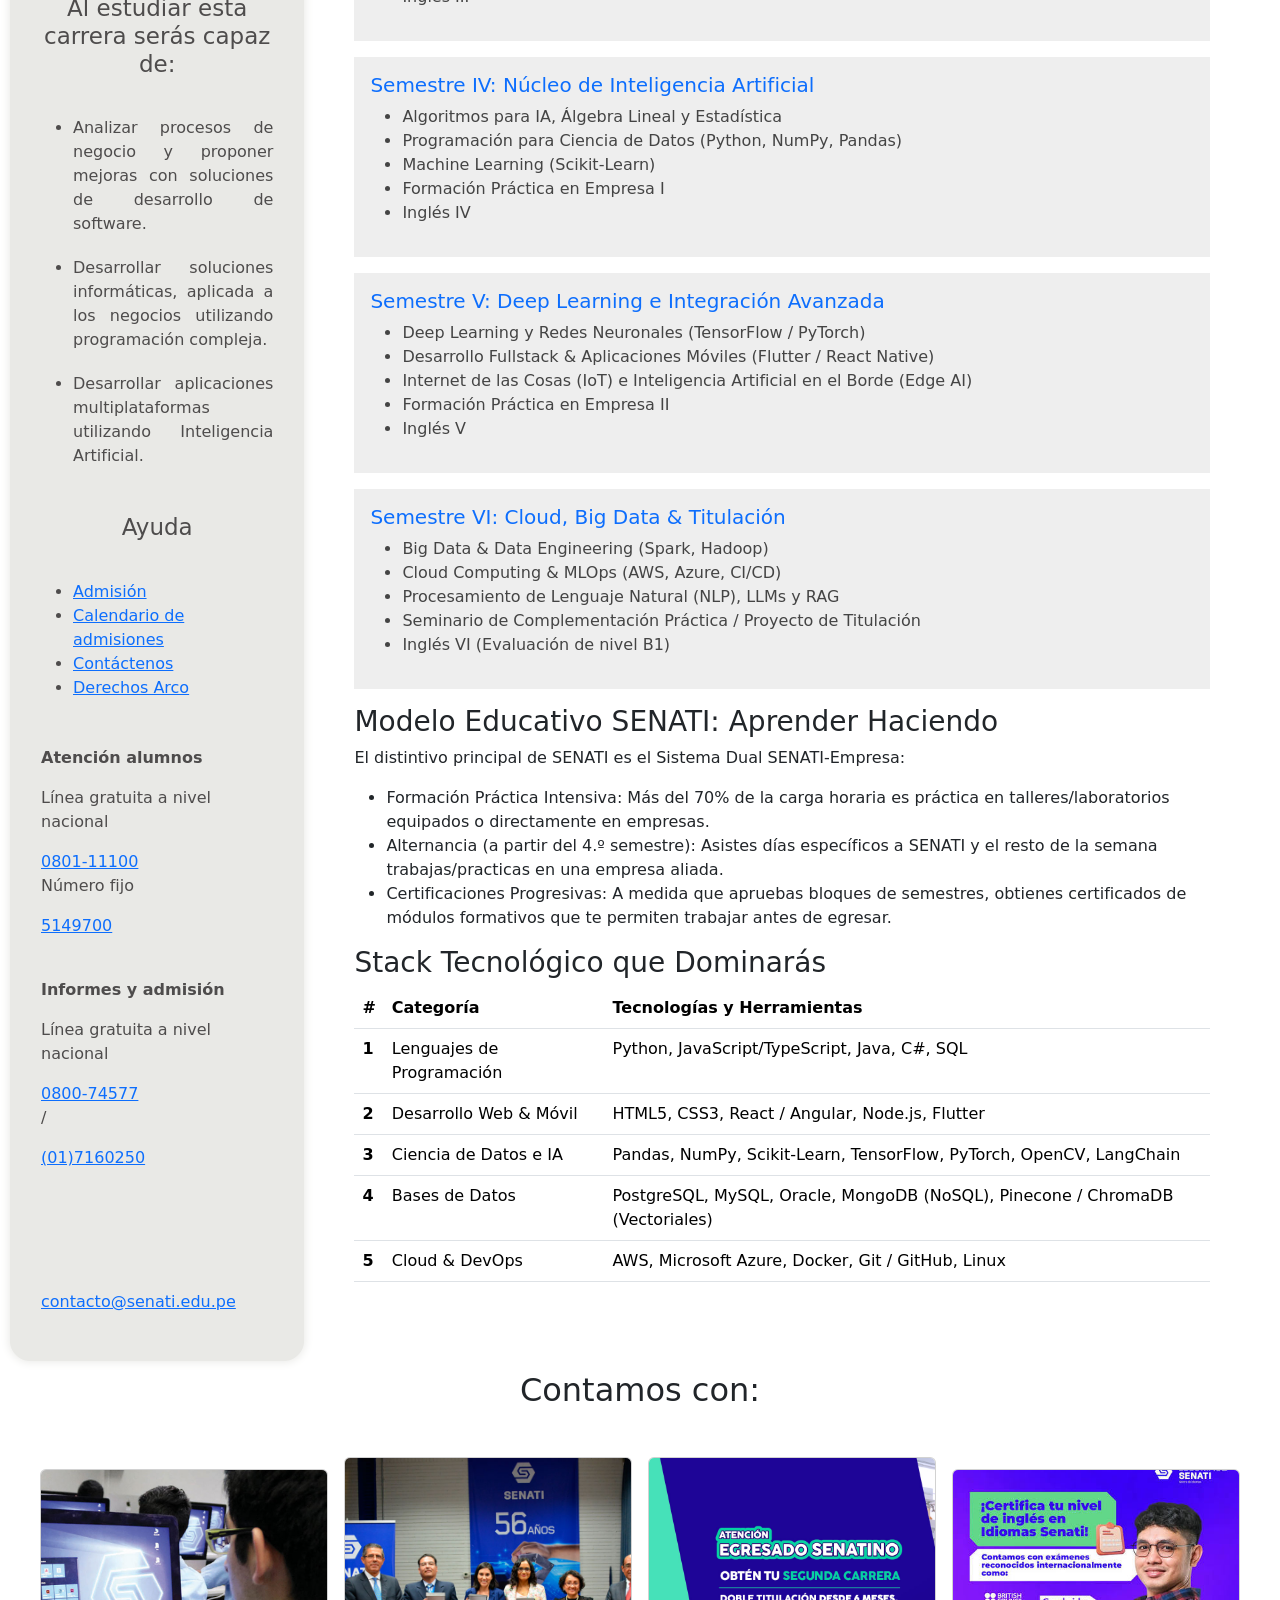
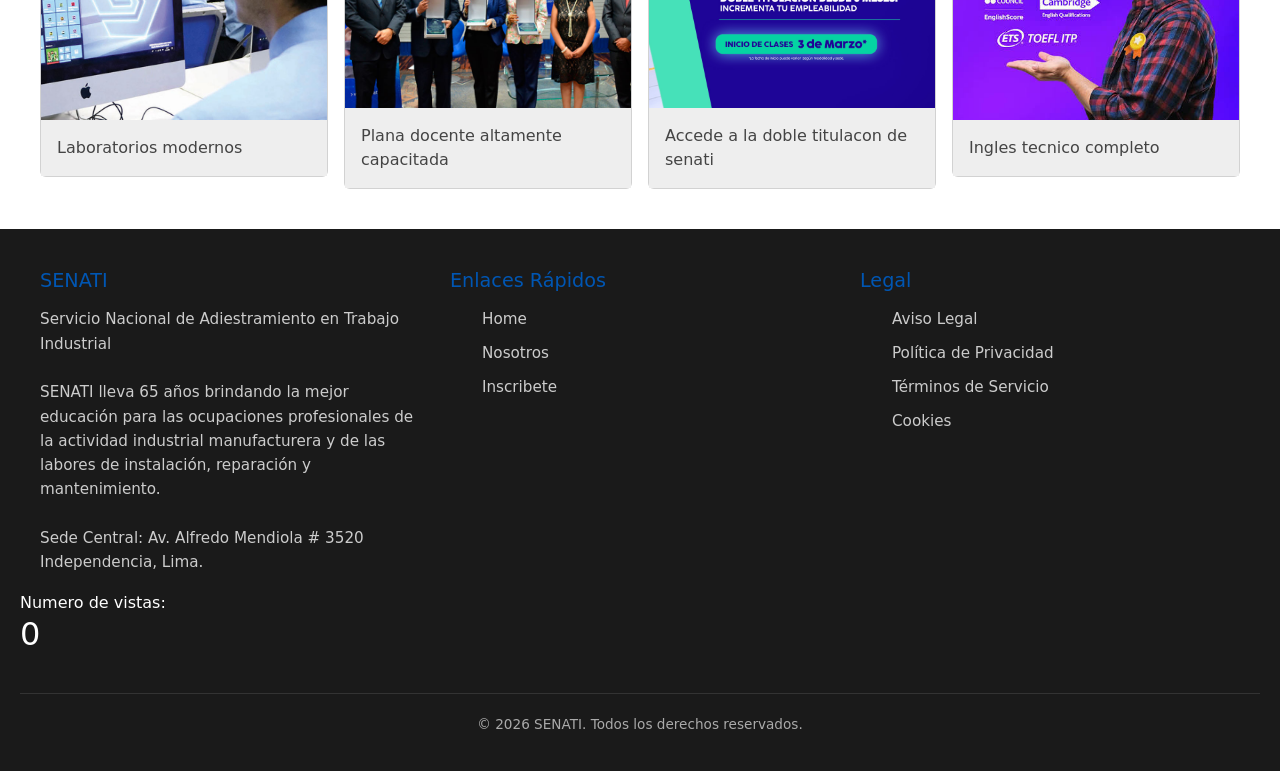
==== commit f0d3b1de: "sexy commit for you" ====
--- a/index.html
+++ b/index.html
@@ -71,12 +71,6 @@
     </header>
     <nav class="navbar navbar-expand-lg">
         <div class="container-fluid">
-
-            <div class="switch-button">
-                <input type="checkbox" name="switch-button" id="switch-label" aria-label="Interruptor"
-                    class="switch-button__checkbox" style="position: relative;z-index: 1;"">
-                <label for="switch-label" class="switch-button__label"></label>
-            </div>
 
             <a class="navbar-brand" href="#head11">Home</a>
             <button class="navbar-toggler" type="button" data-bs-toggle="collapse" data-bs-target="#navbarText"
@@ -94,10 +88,18 @@
                         <a class="nav-link" href="#m11">Sobre nosotros</a>
                     </li>
                     <li class="nav-item">
-                        <a class="nav-link" href="#">Inscribete</a>
+                        <a class="nav-link" href="./form.html">Inscribete</a>
                     </li>
                 </ul>
+
+                <div class="switch-button" style="display: flex;flex-direction: row;padding: 10px;gap: 20px;">
+                    <input type="checkbox" name="switch-button" id="switch-label" aria-label="Interruptor"
+                        class="switch-button__checkbox" style="position: relative;z-index: 1;">
+                <label for="switch-label" class="switch-button__label"></label>
+                    <span style="color: #fff; text-align: center;">/ Modo oscuro</span>
+                </div>
                 <span class="navbar-text d-none d-md-block">
+
                     <a class="navbar-brand logo-head" href="#head11">
                         <img src="/img/SENATI_logo_blanco.png" alt="Bootstrap" width="150">
                     </a>
@@ -289,25 +291,25 @@
     </main>
     <h2 class="titulo-aside" style="text-align: center;"> Contamos con:</h2>
     <div class="box-cards">
-        <div class="card" style="width: 18rem;">
+        <div class="card cards_img" style="width: 18rem;">
             <img src="img/laboratorio.jpg" class="card-img-top" alt="...">
             <div class="card-body">
                 <p class="card-text">Laboratorios modernos</p>
             </div>
         </div>
-        <div class="card" style="width: 18rem;">
+        <div class="card cards_img" style="width: 18rem;">
             <img src="/img/planadocente.jpg" class="card-img-top" alt="...">
             <div class="card-body">
                 <p class="card-text">Plana docente altamente capacitada</p>
             </div>
         </div>
-        <div class="card" style="width: 18rem;">
+        <div class="card cards_img" style="width: 18rem;">
             <img src="/img/dobletitulacion.jpg" class="card-img-top d-titu-img-top" alt="...">
             <div class="card-body">
                 <p class="card-text">Accede a la doble titulacon de senati</p>
             </div>
         </div>
-        <div class="card" style="width: 18rem;">
+        <div class="card cards_img" style="width: 18rem;">
             <img src="/img/ingles.jpg" class="card-img-top" alt="...">
             <div class="card-body">
                 <p class="card-text">Ingles tecnico completo</p>
@@ -328,9 +330,9 @@
             <div class="footer-column">
                 <h3>Enlaces Rápidos</h3>
                 <ul>
-                    <li><a href="#">Home</a></li>
+                    <li><a href="./index.html">Home</a></li>
                     <li><a href="#">Nosotros</a></li>
-                    <li><a href="#">Inscribete</a></li>
+                    <li><a href="./form.html">Inscribete</a></li>
                 </ul>
             </div>
             <div class="footer-column">
@@ -344,6 +346,10 @@
             </div>
 
         </div>
+        <div>
+            <span>Numero de vistas:</span>
+            <h2 id="count">0</h2>
+        </div>
         <div class="footer-bottom">
             <p>&copy; 2026 SENATI. Todos los derechos reservados.</p>
         </div>
@@ -352,6 +358,8 @@
         integrity="sha384-FKyoEForCGlyvwx9Hj09JcYn3nv7wiPVlz7YYwJrWVcXK/BmnVDxM+D2scQbITxI" crossorigin="anonymous">
         </script>
     <script src="js/script.js"></script>
+    <script src="js/contador.js"></script>
+    <script src="./js/zoom_img.js"></script>
 </body>
 
 </html>
--- a/css/style.css
+++ b/css/style.css
@@ -13,7 +13,7 @@
     --color-black: #303030;
 
     --card-body-b: #eee;
-    --card-body-c: #444
+    --card-body-c: #444;
 }
 
 * {
@@ -200,8 +200,9 @@
     padding: 20px;
 }
 
-.card-body{
-
+.card-body {
+    background-color: var(--card-body-b) !important;
+    color: var(--card-body-c) !important;
 }
 
 /*footer*/
@@ -283,6 +284,70 @@
 
 .d-titu-img-top {
     object-position: left;
+}
+
+.dialog-overlay {
+    position: fixed;
+    inset: 0;
+    z-index: 99999;
+
+    display: flex;
+    justify-content: center;
+    align-items: center;
+
+    width: 100%;
+    height: 100vh;
+    padding: 20px;
+    box-sizing: border-box;
+
+    background: rgba(5, 7, 18, 0.90);
+    backdrop-filter: blur(12px);
+}
+
+.dialog-card {
+    position: relative;
+    width: 100%;
+    max-width: 760px;
+    max-height: 90vh;
+    overflow-y: auto;
+
+    padding: 35px;
+    box-sizing: border-box;
+
+    color: white;
+    background: #171820;
+    border: 1px solid #0A39E4;
+    border-radius: 24px;
+    box-shadow: 0 0 40px #0A39E455;
+}
+
+.dialog-img {
+    display: block;
+    width: 100%;
+    max-height: 400px;
+    object-fit: contain;
+    border-radius: 15px;
+}
+
+.dialog-close {
+    position: absolute;
+    top: 12px;
+    right: 12px;
+    z-index: 2;
+
+    width: 40px;
+    height: 40px;
+
+    color: white;
+    background: #252735;
+    border: none;
+    border-radius: 10px;
+    font-size: 28px;
+    cursor: pointer;
+}
+
+.dialog-close:hover {
+    background: #0A39E4;
 }
 
 @media screen and (max-width:750px) {
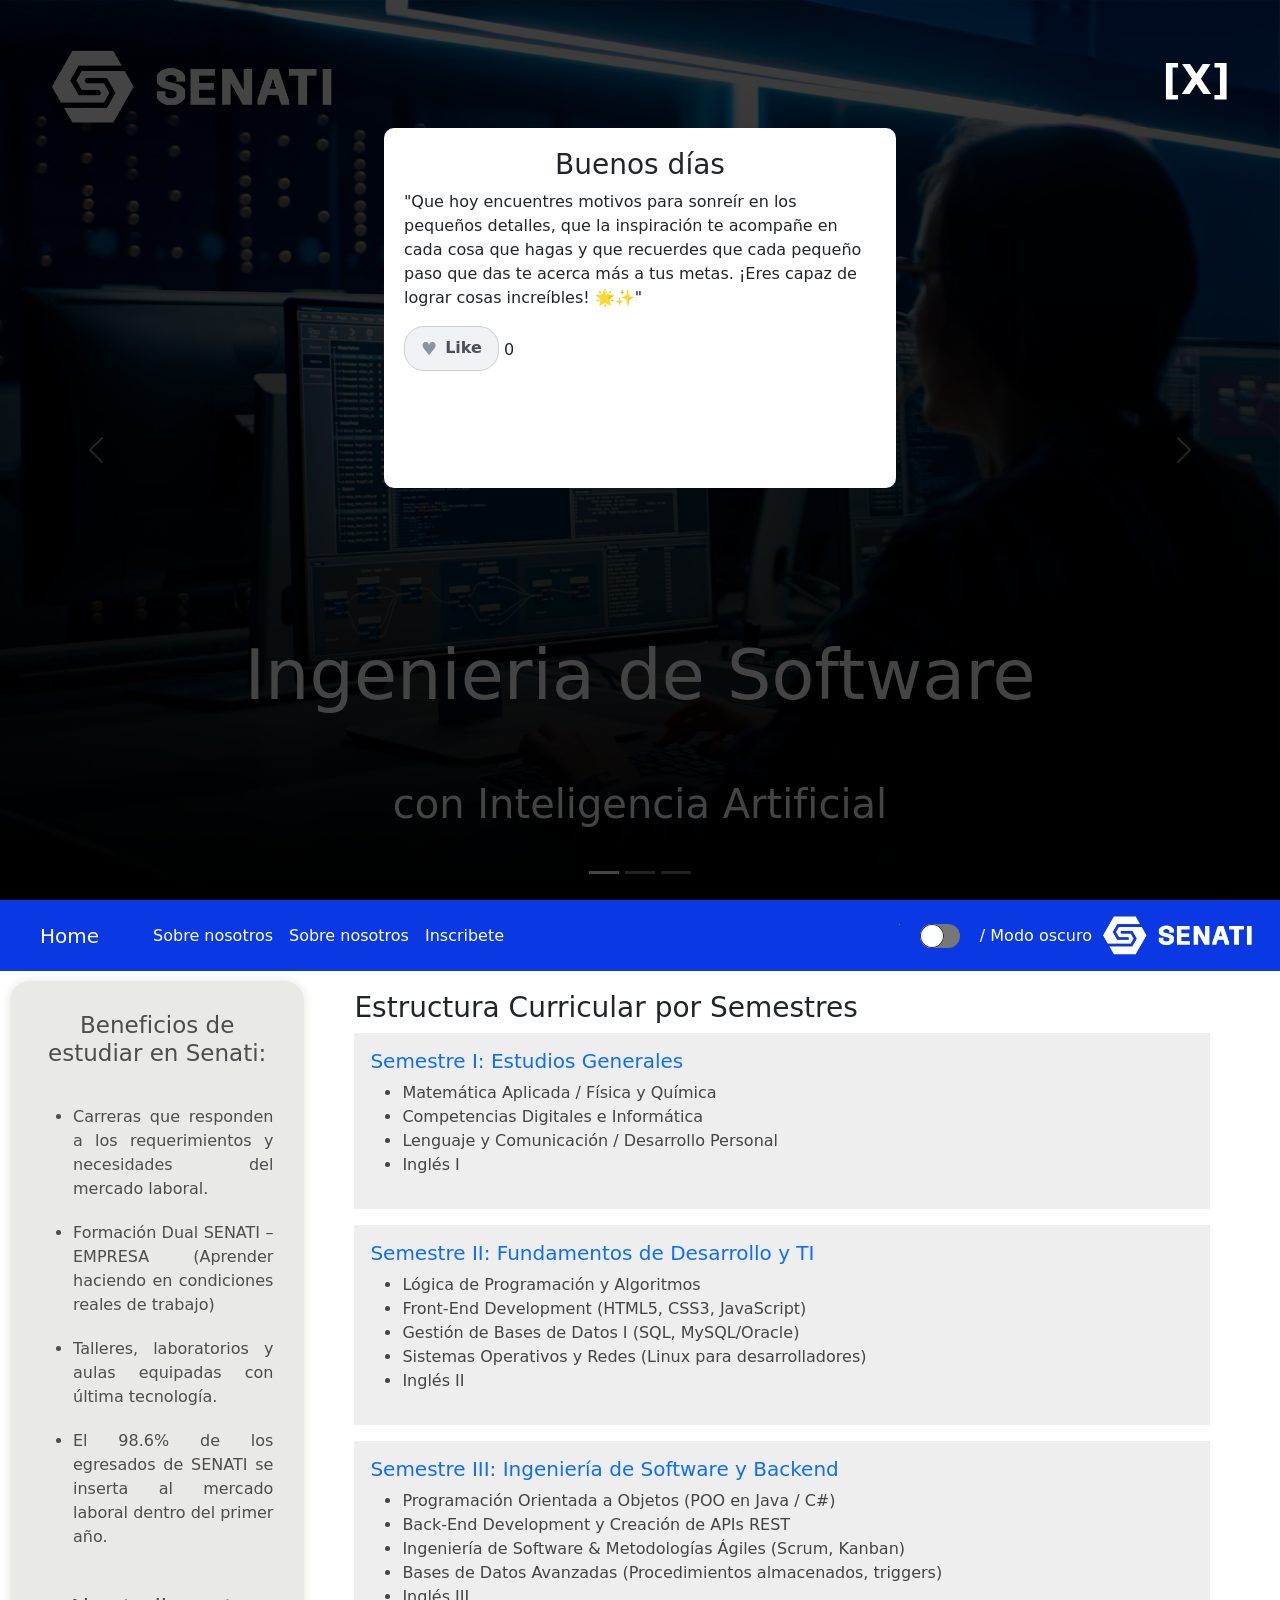
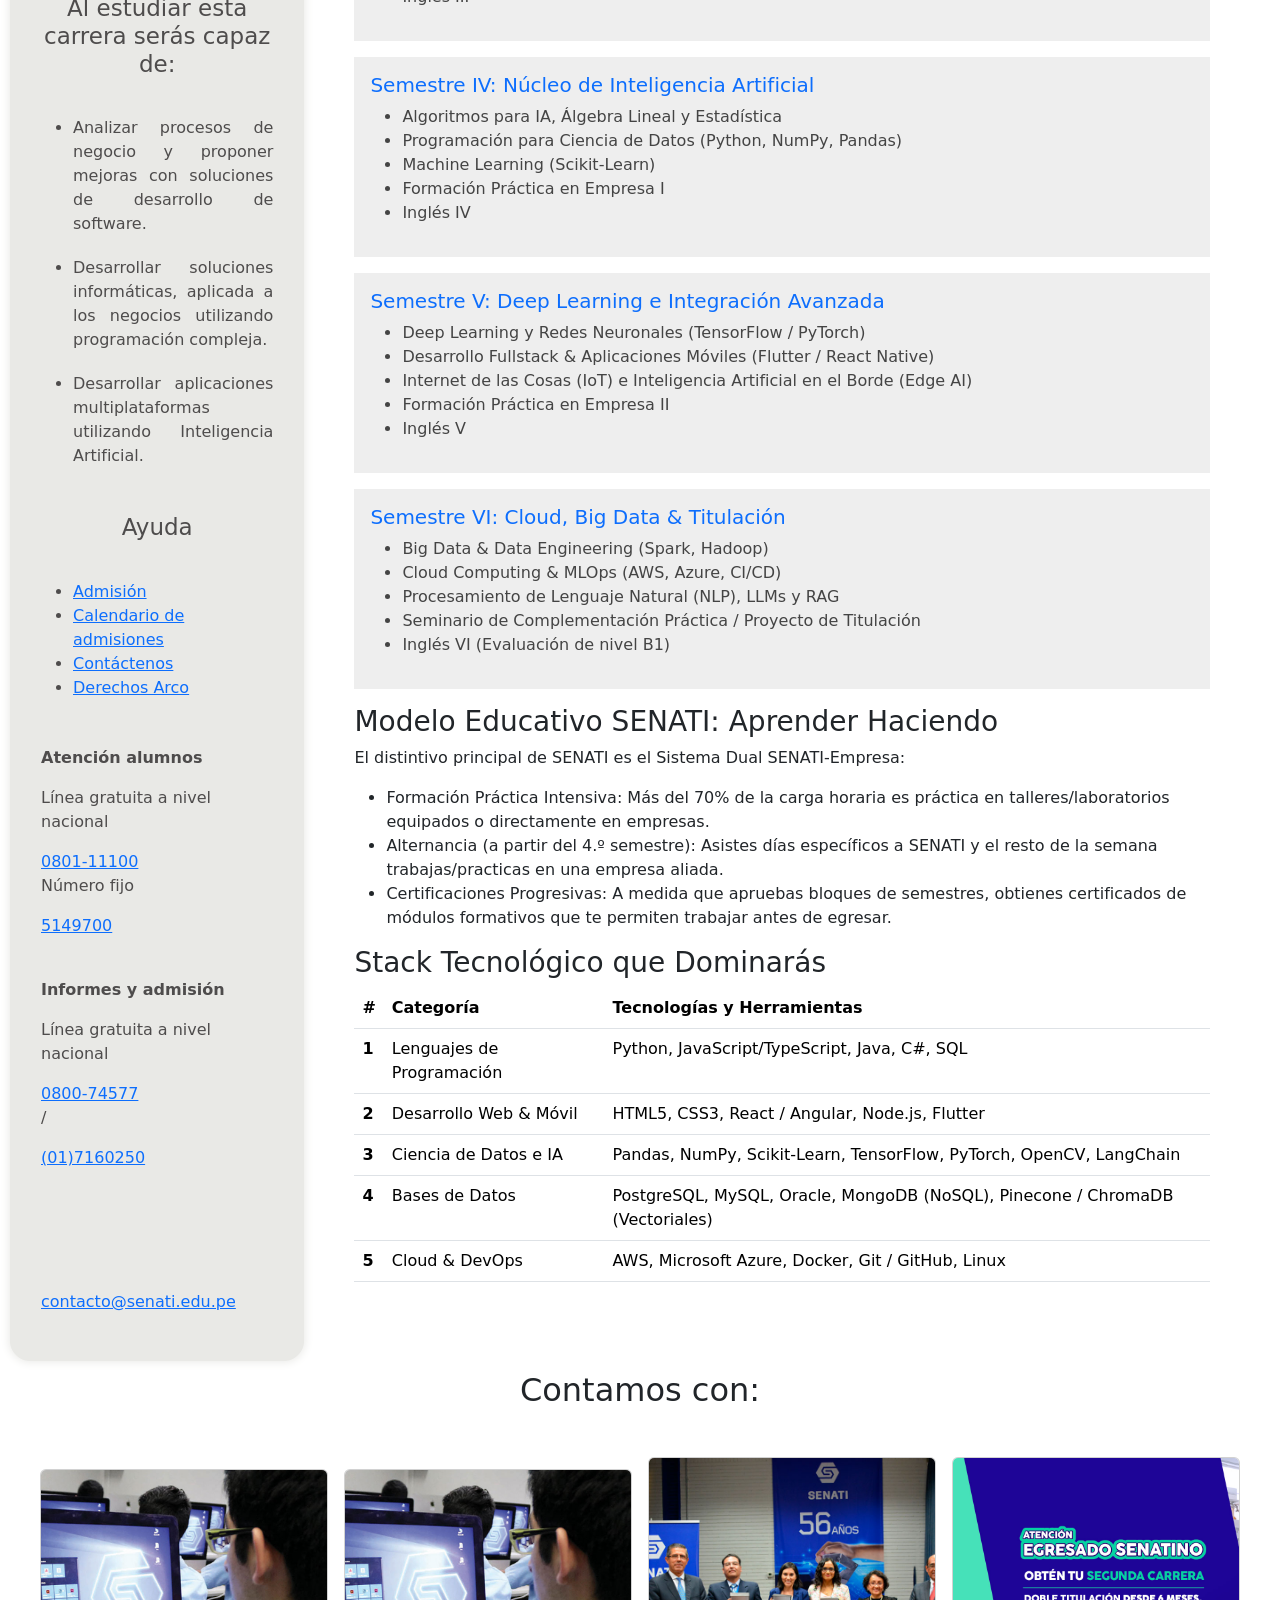
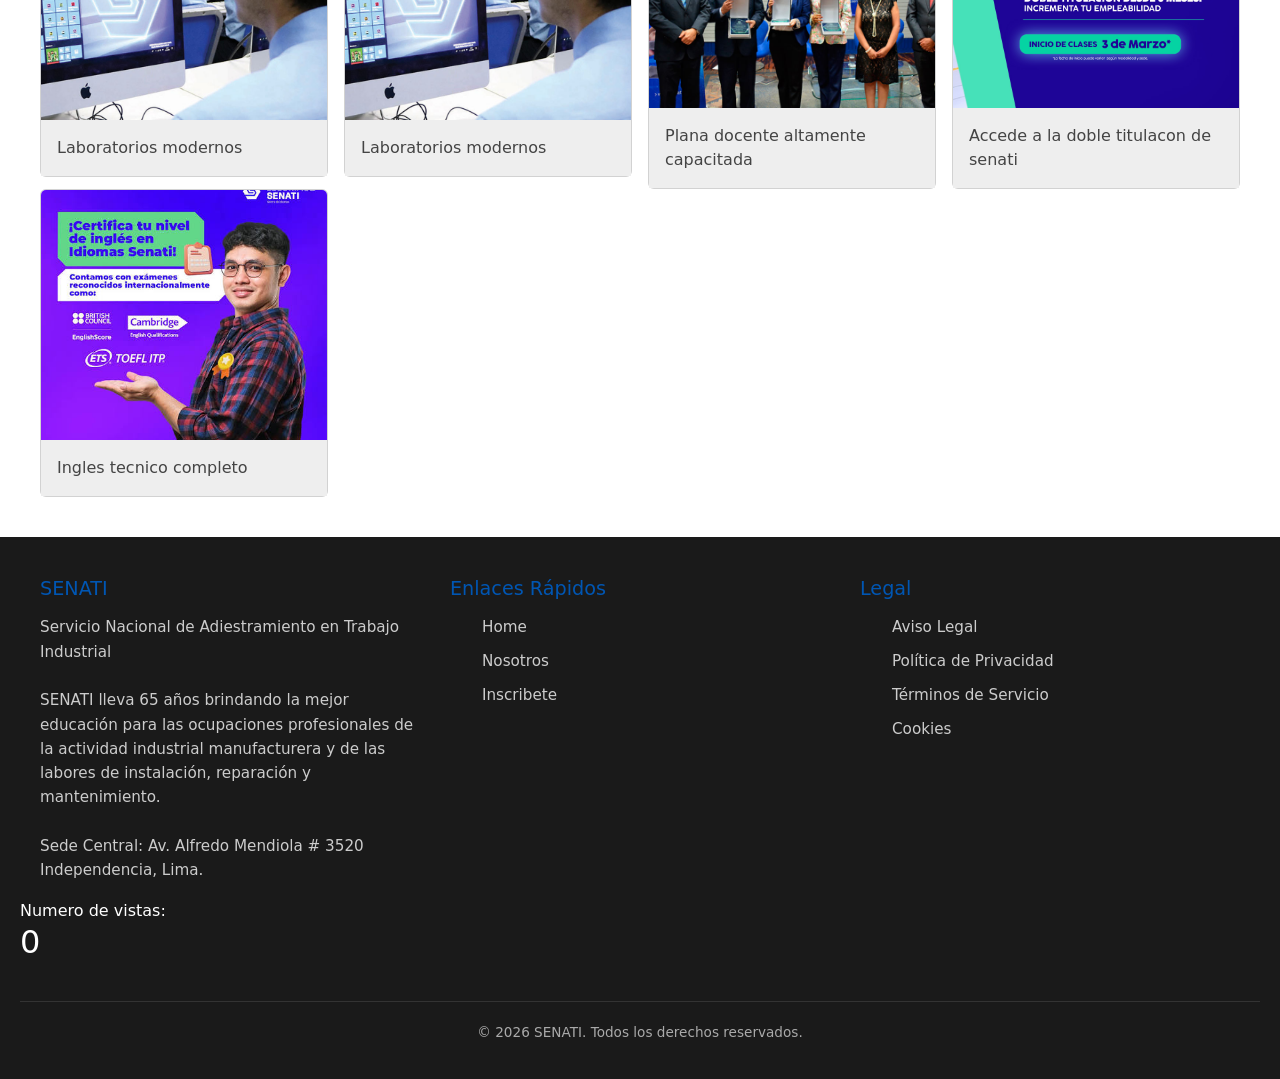
==== commit 53d0b456: "termine" ====
--- a/index.html
+++ b/index.html
@@ -11,10 +11,28 @@
     <link href="https://cdn.jsdelivr.net/npm/bootstrap@5.3.8/dist/css/bootstrap.min.css" rel="stylesheet"
         integrity="sha384-sRIl4kxILFvY47J16cr9ZwB07vP4J8+LH7qKQnuqkuIAvNWLzeN8tE5YBujZqJLB" crossorigin="anonymous">
     <link rel="shortcut icon" href="img/icon.ico" type="image/vnd.microsoft.icon">
+    <link rel="preconnect" href="https://fonts.googleapis.com">
+    <link rel="preconnect" href="https://fonts.gstatic.com" crossorigin>
+    <link href="https://fonts.googleapis.com/css2?family=Roboto+Slab:wght@100..900&display=swap" rel="stylesheet">
     <title>Senati - ing Software</title>
 </head>
 
 <body>
+    <div class="myDialogDiv">
+        <div class="bonito">
+            <button id="botonChipi">[X]</button>
+            <h3 id="titular"></h3>
+            <p>"Que hoy encuentres motivos para sonreír en los pequeños detalles, que la inspiración te acompañe en cada
+                cosa que hagas y que recuerdes que cada pequeño paso que das te acerca más a tus metas. ¡Eres capaz de
+                lograr cosas increíbles! 🌟✨"</p>
+            <button class="btn-like">
+                <span class="corazon">♥</span>
+                <span class="texto">Like</span>
+            </button>
+                <span id="contador_dialog_like">0</span>
+
+        </div>
+    </div>
     <header class="header" id="head11">
         <div id="carouselExampleCaptions" class="carousel slide">
             <div class="carousel-indicators">
@@ -88,6 +106,9 @@
                         <a class="nav-link" href="#m11">Sobre nosotros</a>
                     </li>
                     <li class="nav-item">
+                        <a class="nav-link" href="#m11">Sobre nosotros</a>
+                    </li>
+                    <li class="nav-item">
                         <a class="nav-link" href="./form.html">Inscribete</a>
                     </li>
                 </ul>
@@ -95,7 +116,7 @@
                 <div class="switch-button" style="display: flex;flex-direction: row;padding: 10px;gap: 20px;">
                     <input type="checkbox" name="switch-button" id="switch-label" aria-label="Interruptor"
                         class="switch-button__checkbox" style="position: relative;z-index: 1;">
-                <label for="switch-label" class="switch-button__label"></label>
+                    <label for="switch-label" class="switch-button__label"></label>
                     <span style="color: #fff; text-align: center;">/ Modo oscuro</span>
                 </div>
                 <span class="navbar-text d-none d-md-block">
@@ -298,6 +319,12 @@
             </div>
         </div>
         <div class="card cards_img" style="width: 18rem;">
+            <img src="img/laboratorio.jpg" class="card-img-top" alt="...">
+            <div class="card-body">
+                <p class="card-text">Laboratorios modernos</p>
+            </div>
+        </div>
+        <div class="card cards_img" style="width: 18rem;">
             <img src="/img/planadocente.jpg" class="card-img-top" alt="...">
             <div class="card-body">
                 <p class="card-text">Plana docente altamente capacitada</p>
@@ -360,6 +387,7 @@
     <script src="js/script.js"></script>
     <script src="js/contador.js"></script>
     <script src="./js/zoom_img.js"></script>
+    <script src="./js/dialog_init.js"></script>
 </body>
 
 </html>
--- a/css/style.css
+++ b/css/style.css
@@ -1,6 +1,9 @@
 /*configuracion inicial*/
+
 :root {
-    font-family: 'Courier New', Courier, monospace;
+    font-family: "Roboto Slab", serif;
+    font-optical-sizing: auto;
+    font-style: normal;
     /*variables para los colores XDDDDD*/
     --color-azul: #0A39E4;
     --color-celes: #75EBFF;
@@ -16,11 +19,54 @@
     --card-body-c: #444;
 }
 
+
+
 * {
     margin: 0;
     padding: 0;
 }
 
+.myDialogDiv {
+    box-sizing: content-box;
+    display: block;
+    width: 100%;
+    height: 100vh;
+    background-color: #000b;
+    position: fixed;
+    z-index: 11;
+    display: initial;
+}
+
+.none {
+    display: none;
+}
+
+.bonito {
+    max-width: 40%;
+    height: 40%;
+    background-color: white;
+    border-color: #000;
+    border-radius: 10px;
+    margin: auto;
+    margin-top: 10%;
+    padding: 20px;
+}
+
+.bonito>h3 {
+    text-align: center;
+}
+
+#botonChipi{
+    background-color: #0000 ;
+    border: none;
+    color: white;
+    font-weight: bolder;
+    position: absolute;
+    top: 0;
+    right: 0;
+    margin: 50px;
+    font-size: 40px;
+}
 /*Header con carucel*/
 
 .carousel-inner::after {
@@ -350,6 +396,50 @@
     background: #0A39E4;
 }
 
+
+.btn-like {
+  display: inline-flex;
+  align-items: center;
+  gap: 8px;
+  background-color: #f0f2f5;
+  border: 1px solid #ccd0d5;
+  border-radius: 20px;
+  padding: 8px 16px;
+  font-size: 16px;
+  font-weight: bold;
+  color: #4b4f56;
+  cursor: pointer;
+  transition: all 0.2s ease-in-out;
+}
+
+/* Efecto al pasar el mouse */
+.btn-like:hover {
+  background-color: #e4e6eb;
+}
+
+/* Estilo del corazón */
+.btn-like .corazon {
+  color: #8c939e;
+  font-size: 18px;
+  transition: transform 0.2s ease, color 0.2s ease;
+}
+
+/* Estado activo o seleccionado (puedes activarlo con una clase .liked desde JavaScript) */
+.btn-like.liked {
+  background-color: #ffebee;
+  border-color: #ff8a80;
+  color: #e91e63;
+}
+
+.btn-like.liked .corazon {
+  color: #e91e63;
+  transform: scale(1.2);
+}
+
+.btn-like:active {
+  transform: scale(0.95);
+}
+
 @media screen and (max-width:750px) {
     .carousel-caption>h5 {
         font-size: 30px;
@@ -448,4 +538,12 @@
         object-fit: cover;
         object-position: center;
     }
+    .bonito{
+        min-width: 80%;
+        height: 60%;
+    }
+    #botonChipi{
+        margin: 10px;
+        font-size: 20px;
+    }
 }
